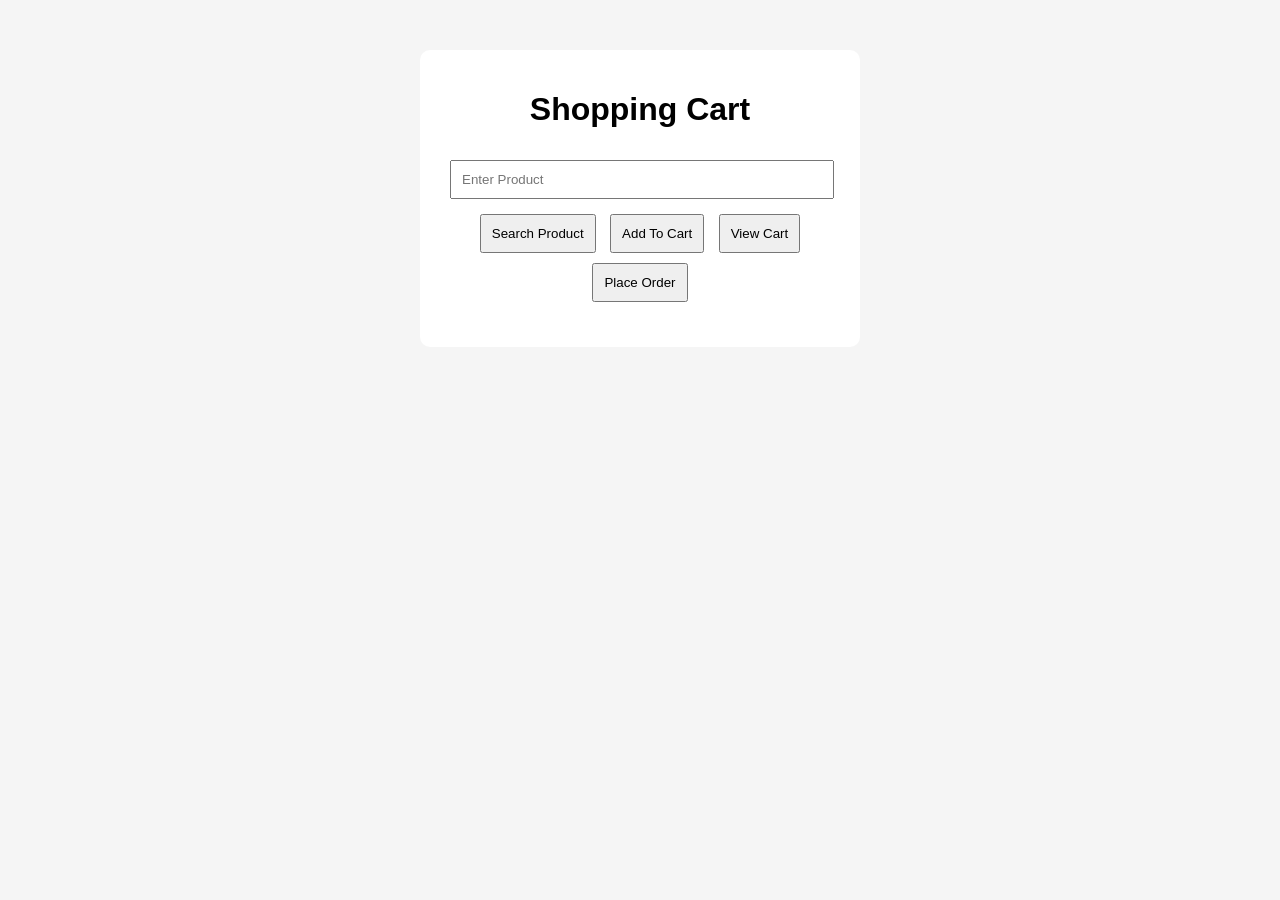
==== index.html @ 1f4cfa2e "Update latest files" ====
<!DOCTYPE html>
<html>

<head>
    <title>Shopping Cart</title>
    <link rel="stylesheet" href="style.css">
</head>

<body>

    <div class="container">

        <h1>Shopping Cart</h1>

        <input type="text" id="product" placeholder="Enter Product">

        <button onclick="searchProduct()">Search Product</button>

        <button onclick="addProduct()">Add To Cart</button>

        <button onclick="viewCart()">View Cart</button>

        <button onclick="placeOrder()">Place Order</button>

        <div id="output"></div>

    </div>

<script src="script.js"></script>

</body>

</html>
---- style.css ----
body{

    background:#f5f5f5;
    font-family:Arial;
}

.container{

    width:400px;
    margin:50px auto;
    background:white;
    padding:20px;
    border-radius:10px;
    text-align:center;
}

input{

    width:90%;
    padding:10px;
    margin:10px;
}

button{

    padding:10px;
    margin:5px;
}

#output{

    margin-top:20px;
}
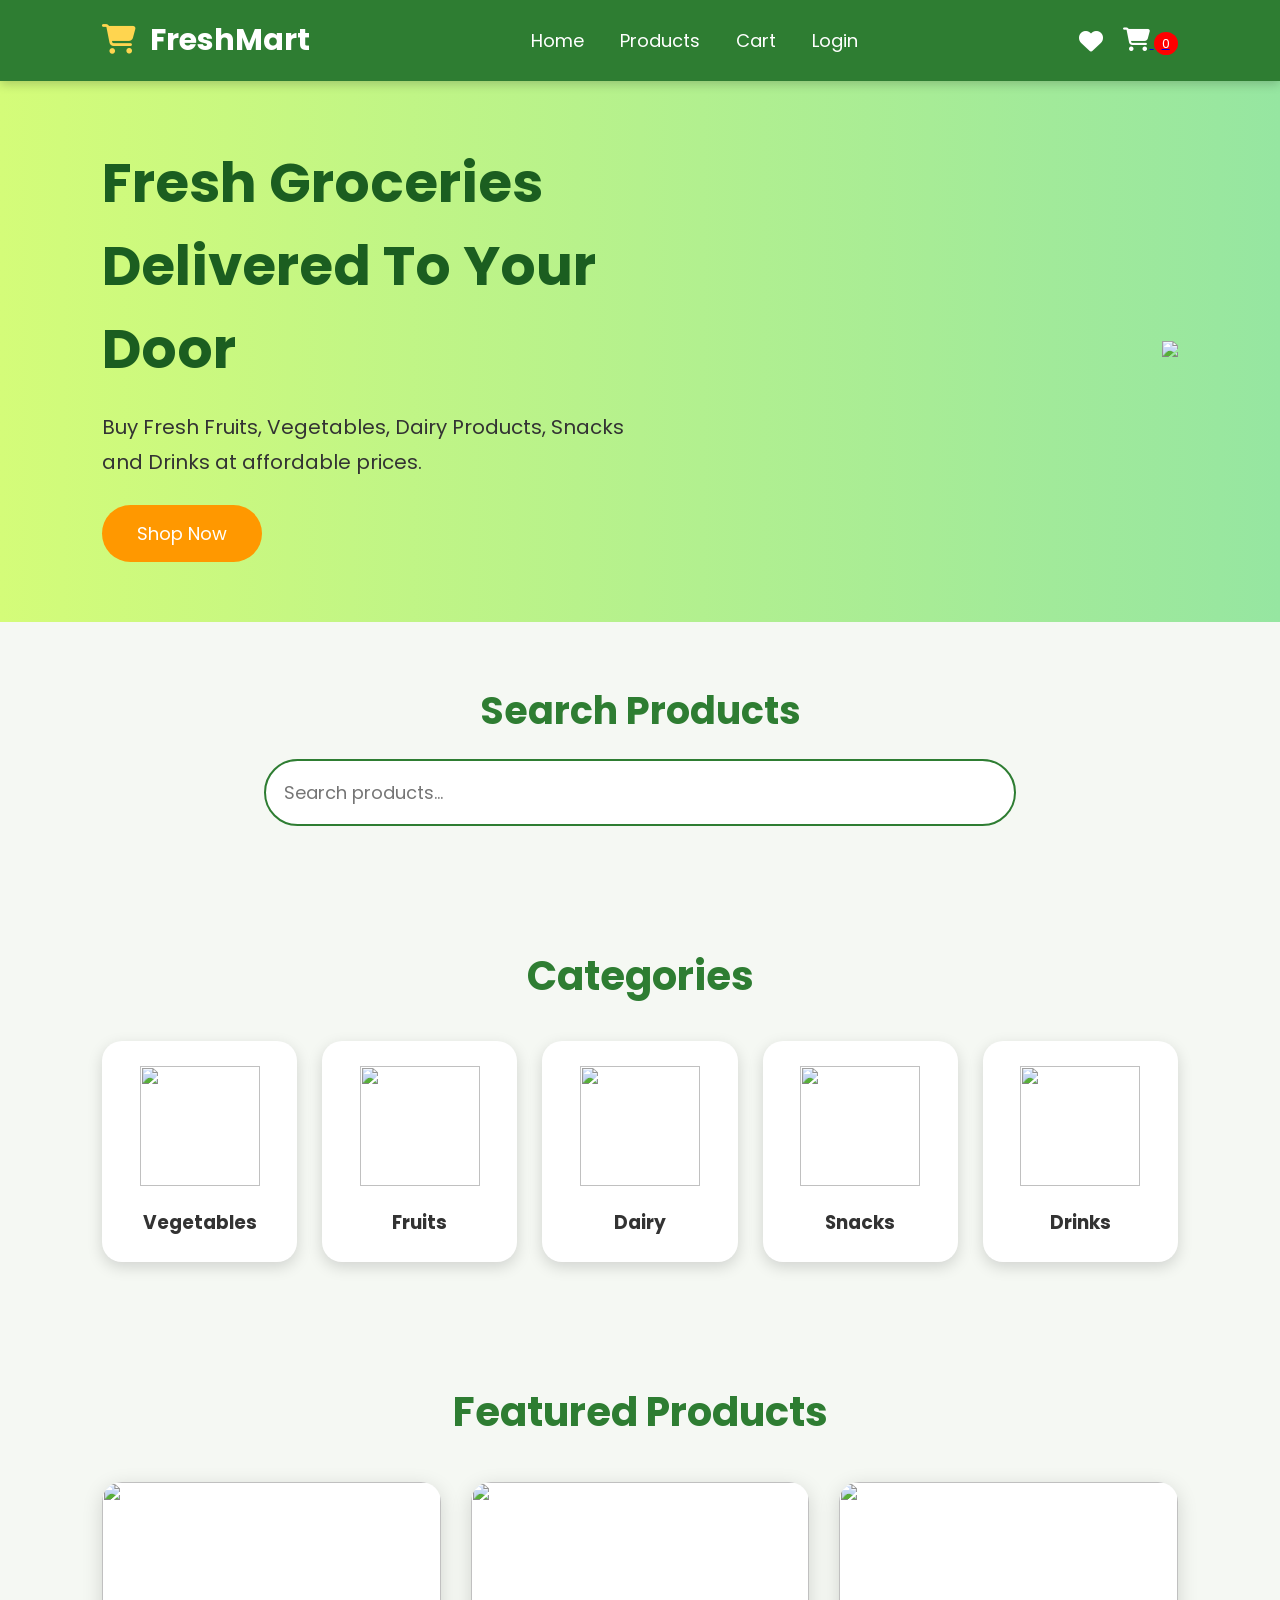
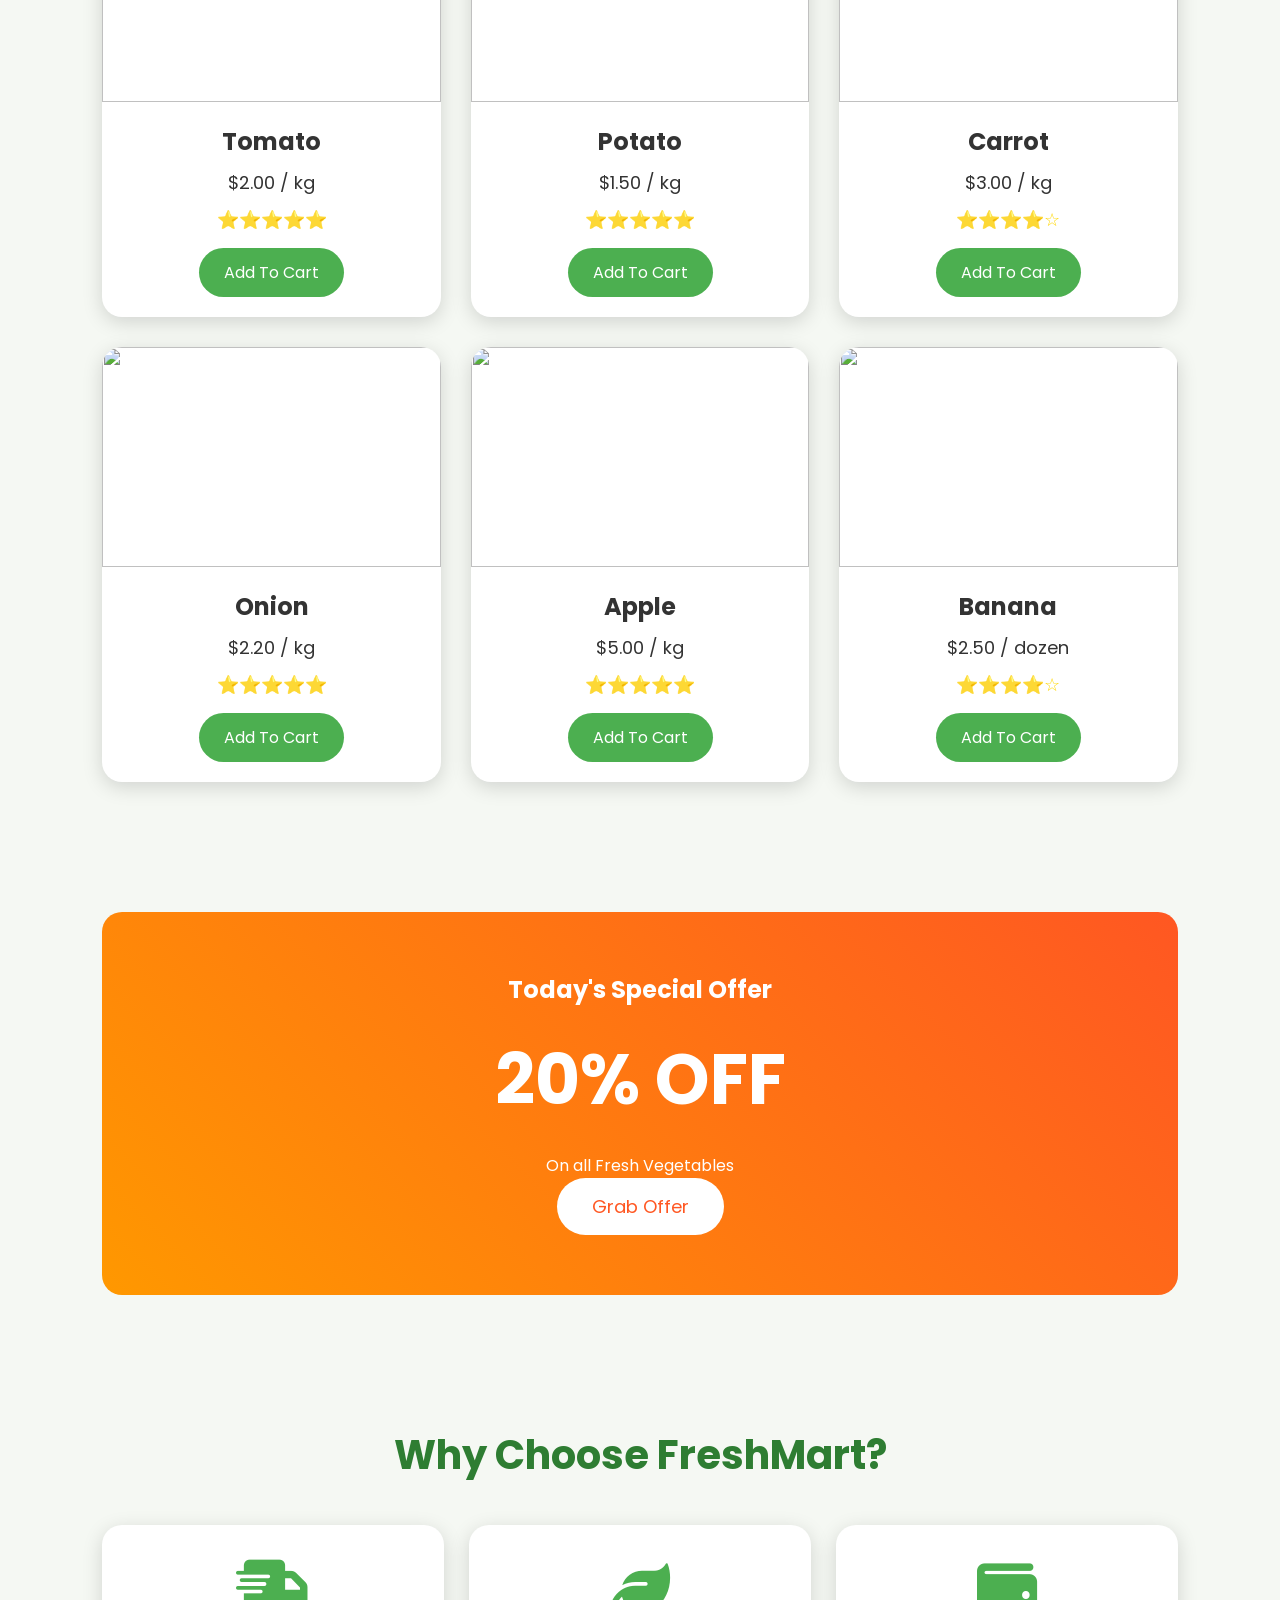
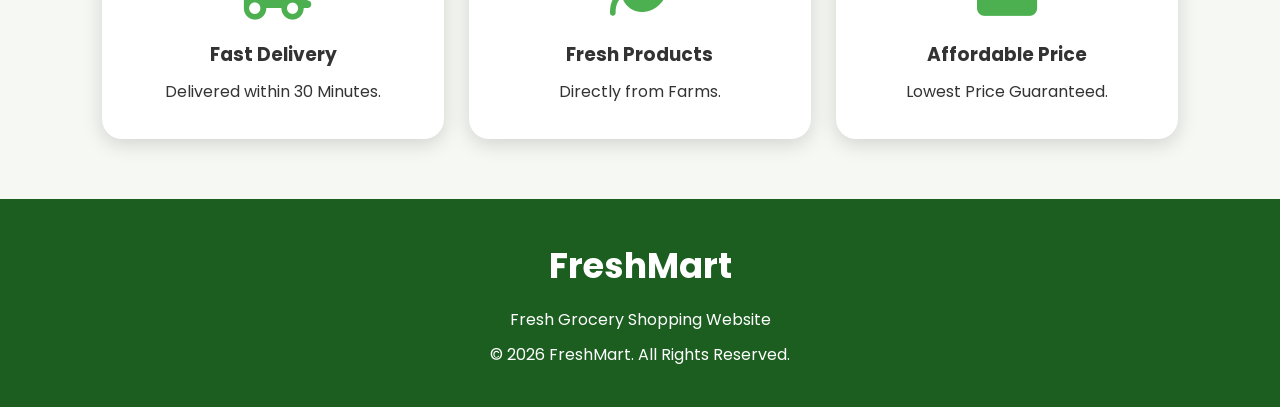
==== commit e932c6cc: "Updated SearchProduce code" ====
--- a/index.html
+++ b/index.html
@@ -1,33 +1,384 @@
 <!DOCTYPE html>
-<html>
-
+<html lang="en">
 <head>
-    <title>Shopping Cart</title>
-    <link rel="stylesheet" href="style.css">
+<meta charset="UTF-8">
+<meta name="viewport" content="width=device-width, initial-scale=1.0">
+
+<title>FreshMart | Online Grocery Store</title>
+
+<link rel="stylesheet" href="style.css">
+
+<link rel="preconnect" href="https://fonts.googleapis.com">
+<link href="https://fonts.googleapis.com/css2?family=Poppins:wght@300;400;500;600;700&display=swap" rel="stylesheet">
+
+<link rel="stylesheet"
+href="https://cdnjs.cloudflare.com/ajax/libs/font-awesome/6.6.0/css/all.min.css">
+
 </head>
 
 <body>
 
-    <div class="container">
-
-        <h1>Shopping Cart</h1>
-
-        <input type="text" id="product" placeholder="Enter Product">
-
-        <button onclick="searchProduct()">Search Product</button>
-
-        <button onclick="addProduct()">Add To Cart</button>
-
-        <button onclick="viewCart()">View Cart</button>
-
-        <button onclick="placeOrder()">Place Order</button>
-
-        <div id="output"></div>
-
-    </div>
-
-<script src="script.js"></script>
+<!-- ================= NAVBAR ================= -->
+
+<nav>
+
+<div class="logo">
+<i class="fa-solid fa-cart-shopping"></i>
+FreshMart
+</div>
+
+<ul>
+
+<li><a href="index.html">Home</a></li>
+<li><a href="products.html">Products</a></li>
+<li><a href="cart.html">Cart</a></li>
+<li><a href="login.html">Login</a></li>
+
+</ul>
+
+<div class="icons">
+
+<i class="fa-solid fa-heart"></i>
+
+<a href="cart.html">
+<i class="fa-solid fa-cart-shopping"></i>
+<span id="cartCount">0</span>
+</a>
+
+</div>
+
+</nav>
+
+<!-- ================= HERO ================= -->
+
+<section class="hero">
+
+<div class="hero-text">
+
+<h1>Fresh Groceries Delivered To Your Door</h1>
+
+<p>
+
+Buy Fresh Fruits, Vegetables, Dairy Products,
+Snacks and Drinks at affordable prices.
+
+</p>
+
+<a href="products.html">
+
+<button>
+
+Shop Now
+
+</button>
+
+</a>
+
+</div>
+
+<div class="hero-image">
+
+<img src="images/banner.png">
+
+</div>
+
+</section>
+
+<!-- ================= SEARCH ================= -->
+
+<section class="search">
+
+<h2>Search Products</h2>
+
+<input
+type="text"
+placeholder="Search products..."
+id="searchBox"
+onkeyup="searchProduct()">
+
+</section>
+
+<!-- ================= CATEGORIES ================= -->
+
+<section class="categories">
+
+<h2>Categories</h2>
+
+<div class="category-box">
+
+<div class="category">
+
+<img src="images/vegetables.png">
+
+<h3>Vegetables</h3>
+
+</div>
+
+<div class="category">
+
+<img src="images/fruits.png">
+
+<h3>Fruits</h3>
+
+</div>
+
+<div class="category">
+
+<img src="images/dairy.png">
+
+<h3>Dairy</h3>
+
+</div>
+
+<div class="category">
+
+<img src="images/snacks.png">
+
+<h3>Snacks</h3>
+
+</div>
+
+<div class="category">
+
+<img src="images/drinks.png">
+
+<h3>Drinks</h3>
+
+</div>
+
+</div>
+
+</section>
+
+<!-- ================= FEATURED PRODUCTS ================= -->
+
+<section class="products">
+
+<h2>Featured Products</h2>
+
+<div class="product-grid">
+
+<div class="card">
+
+<img src="images/tomato.png">
+
+<h3>Tomato</h3>
+
+<p>$2.00 / kg</p>
+
+<p class="rating">
+
+⭐⭐⭐⭐⭐
+
+</p>
+
+<button onclick="addCart('Tomato',2)">
+
+Add To Cart
+
+</button>
+
+</div>
+
+<div class="card">
+
+<img src="images/potato.png">
+
+<h3>Potato</h3>
+
+<p>$1.50 / kg</p>
+
+<p class="rating">
+
+⭐⭐⭐⭐⭐
+
+</p>
+
+<button onclick="addCart('Potato',1.5)">
+
+Add To Cart
+
+</button>
+
+</div>
+
+<div class="card">
+
+<img src="images/carrot.png">
+
+<h3>Carrot</h3>
+
+<p>$3.00 / kg</p>
+
+<p class="rating">
+
+⭐⭐⭐⭐☆
+
+</p>
+
+<button onclick="addCart('Carrot',3)">
+
+Add To Cart
+
+</button>
+
+</div>
+
+<div class="card">
+
+<img src="images/onion.png">
+
+<h3>Onion</h3>
+
+<p>$2.20 / kg</p>
+
+<p class="rating">
+
+⭐⭐⭐⭐⭐
+
+</p>
+
+<button onclick="addCart('Onion',2.2)">
+
+Add To Cart
+
+</button>
+
+</div>
+
+<div class="card">
+
+<img src="images/apple.png">
+
+<h3>Apple</h3>
+
+<p>$5.00 / kg</p>
+
+<p class="rating">
+
+⭐⭐⭐⭐⭐
+
+</p>
+
+<button onclick="addCart('Apple',5)">
+
+Add To Cart
+
+</button>
+
+</div>
+
+<div class="card">
+
+<img src="images/banana.png">
+
+<h3>Banana</h3>
+
+<p>$2.50 / dozen</p>
+
+<p class="rating">
+
+⭐⭐⭐⭐☆
+
+</p>
+
+<button onclick="addCart('Banana',2.5)">
+
+Add To Cart
+
+</button>
+
+</div>
+
+</div>
+
+</section>
+
+<!-- ================= OFFERS ================= -->
+
+<section class="offer">
+
+<h2>Today's Special Offer</h2>
+
+<h1>20% OFF</h1>
+
+<p>
+
+On all Fresh Vegetables
+
+</p>
+
+<button>
+
+Grab Offer
+
+</button>
+
+</section>
+
+<!-- ================= WHY CHOOSE US ================= -->
+
+<section class="why">
+
+<h2>Why Choose FreshMart?</h2>
+
+<div class="why-box">
+
+<div>
+
+<i class="fa-solid fa-truck-fast"></i>
+
+<h3>Fast Delivery</h3>
+
+<p>Delivered within 30 Minutes.</p>
+
+</div>
+
+<div>
+
+<i class="fa-solid fa-leaf"></i>
+
+<h3>Fresh Products</h3>
+
+<p>Directly from Farms.</p>
+
+</div>
+
+<div>
+
+<i class="fa-solid fa-wallet"></i>
+
+<h3>Affordable Price</h3>
+
+<p>Lowest Price Guaranteed.</p>
+
+</div>
+
+</div>
+
+</section>
+
+<!-- ================= FOOTER ================= -->
+
+<footer>
+
+<h2>FreshMart</h2>
+
+<p>
+
+Fresh Grocery Shopping Website
+
+</p>
+
+<p>
+
+© 2026 FreshMart. All Rights Reserved.
+
+</p>
+
+</footer>
+
+<script src="app.js"></script>
 
 </body>
-
 </html>
--- a/style.css
+++ b/style.css
@@ -1,33 +1,380 @@
+*{
+    margin:0;
+    padding:0;
+    box-sizing:border-box;
+    font-family:'Poppins',sans-serif;
+}
+
 body{
-
-    background:#f5f5f5;
-    font-family:Arial;
-}
-
-.container{
-
-    width:400px;
-    margin:50px auto;
+    background:#f5f8f3;
+    color:#333;
+}
+
+/* ================= NAVBAR ================= */
+
+nav{
+    display:flex;
+    justify-content:space-between;
+    align-items:center;
+    background:#2e7d32;
+    color:#fff;
+    padding:18px 8%;
+    position:sticky;
+    top:0;
+    z-index:1000;
+    box-shadow:0 3px 10px rgba(0,0,0,.2);
+}
+
+.logo{
+    font-size:30px;
+    font-weight:700;
+}
+
+.logo i{
+    color:#ffd54f;
+    margin-right:8px;
+}
+
+nav ul{
+    display:flex;
+    list-style:none;
+}
+
+nav ul li{
+    margin:0 18px;
+}
+
+nav ul li a{
+    text-decoration:none;
+    color:white;
+    font-size:18px;
+    transition:.3s;
+}
+
+nav ul li a:hover{
+    color:#ffd54f;
+}
+
+.icons{
+    display:flex;
+    align-items:center;
+    gap:20px;
+}
+
+.icons i{
+    font-size:24px;
+    cursor:pointer;
+    color:white;
+    transition:.3s;
+}
+
+.icons i:hover{
+    color:#ffd54f;
+}
+
+#cartCount{
+    background:red;
+    color:white;
+    border-radius:50%;
+    padding:2px 8px;
+    font-size:13px;
+}
+
+/* ================= HERO ================= */
+
+.hero{
+    display:flex;
+    justify-content:space-between;
+    align-items:center;
+    padding:60px 8%;
+    background:linear-gradient(to right,#d4fc79,#96e6a1);
+}
+
+.hero-text{
+    width:50%;
+}
+
+.hero-text h1{
+    font-size:55px;
+    margin-bottom:20px;
+    color:#1b5e20;
+}
+
+.hero-text p{
+    font-size:20px;
+    line-height:35px;
+    margin-bottom:25px;
+}
+
+.hero button{
+    padding:15px 35px;
+    border:none;
+    border-radius:30px;
+    background:#ff9800;
+    color:white;
+    font-size:18px;
+    cursor:pointer;
+    transition:.3s;
+}
+
+.hero button:hover{
+    transform:scale(1.05);
+    background:#f57c00;
+}
+
+.hero-image img{
+    width:500px;
+}
+
+/* ================= SEARCH ================= */
+
+.search{
+    text-align:center;
+    padding:60px 8%;
+}
+
+.search h2{
+    font-size:38px;
+    color:#2e7d32;
+    margin-bottom:20px;
+}
+
+.search input{
+    width:70%;
+    padding:18px;
+    border-radius:35px;
+    border:2px solid #2e7d32;
+    outline:none;
+    font-size:18px;
+}
+
+/* ================= CATEGORIES ================= */
+
+.categories{
+    padding:60px 8%;
+}
+
+.categories h2{
+    text-align:center;
+    font-size:40px;
+    margin-bottom:35px;
+    color:#2e7d32;
+}
+
+.category-box{
+    display:grid;
+    grid-template-columns:repeat(auto-fit,minmax(180px,1fr));
+    gap:25px;
+}
+
+.category{
     background:white;
-    padding:20px;
-    border-radius:10px;
-    text-align:center;
-}
-
-input{
-
+    border-radius:20px;
+    padding:25px;
+    text-align:center;
+    transition:.4s;
+    box-shadow:0 5px 15px rgba(0,0,0,.15);
+}
+
+.category:hover{
+    transform:translateY(-10px);
+}
+
+.category img{
+    width:120px;
+    height:120px;
+}
+
+.category h3{
+    margin-top:15px;
+}
+
+/* ================= PRODUCTS ================= */
+
+.products{
+    padding:60px 8%;
+}
+
+.products h2{
+    text-align:center;
+    font-size:40px;
+    color:#2e7d32;
+    margin-bottom:40px;
+}
+
+.product-grid{
+    display:grid;
+    grid-template-columns:repeat(auto-fit,minmax(260px,1fr));
+    gap:30px;
+}
+
+.card{
+    background:white;
+    border-radius:20px;
+    overflow:hidden;
+    box-shadow:0 5px 20px rgba(0,0,0,.15);
+    transition:.4s;
+    text-align:center;
+    padding-bottom:20px;
+}
+
+.card:hover{
+    transform:translateY(-10px);
+}
+
+.card img{
+    width:100%;
+    height:220px;
+    object-fit:cover;
+}
+
+.card h3{
+    margin-top:15px;
+    font-size:24px;
+}
+
+.card p{
+    margin-top:10px;
+    font-size:18px;
+}
+
+.rating{
+    color:gold;
+    font-size:20px;
+}
+
+.card button{
+    margin-top:15px;
+    padding:12px 25px;
+    border:none;
+    border-radius:30px;
+    background:#4caf50;
+    color:white;
+    cursor:pointer;
+    font-size:16px;
+    transition:.3s;
+}
+
+.card button:hover{
+    background:#2e7d32;
+}
+
+/* ================= OFFER ================= */
+
+.offer{
+    margin:70px 8%;
+    background:linear-gradient(45deg,#ff9800,#ff5722);
+    color:white;
+    text-align:center;
+    padding:60px;
+    border-radius:20px;
+}
+
+.offer h1{
+    font-size:70px;
+    margin:20px 0;
+}
+
+.offer button{
+    padding:15px 35px;
+    border:none;
+    border-radius:30px;
+    background:white;
+    color:#ff5722;
+    font-size:18px;
+    cursor:pointer;
+}
+
+/* ================= WHY ================= */
+
+.why{
+    padding:60px 8%;
+}
+
+.why h2{
+    text-align:center;
+    font-size:40px;
+    color:#2e7d32;
+    margin-bottom:40px;
+}
+
+.why-box{
+    display:grid;
+    grid-template-columns:repeat(auto-fit,minmax(250px,1fr));
+    gap:25px;
+}
+
+.why-box div{
+    background:white;
+    padding:35px;
+    text-align:center;
+    border-radius:20px;
+    box-shadow:0 5px 20px rgba(0,0,0,.15);
+    transition:.4s;
+}
+
+.why-box div:hover{
+    transform:translateY(-8px);
+}
+
+.why-box i{
+    font-size:60px;
+    color:#4caf50;
+    margin-bottom:20px;
+}
+
+.why-box h3{
+    margin-bottom:10px;
+}
+
+/* ================= FOOTER ================= */
+
+footer{
+    background:#1b5e20;
+    color:white;
+    text-align:center;
+    padding:40px;
+}
+
+footer h2{
+    font-size:35px;
+    margin-bottom:15px;
+}
+
+footer p{
+    margin-top:10px;
+}
+
+/* ================= RESPONSIVE ================= */
+
+@media(max-width:900px){
+
+.hero{
+    flex-direction:column;
+    text-align:center;
+}
+
+.hero-text{
+    width:100%;
+}
+
+.hero-image img{
     width:90%;
-    padding:10px;
-    margin:10px;
-}
-
-button{
-
-    padding:10px;
-    margin:5px;
-}
-
-#output{
-
-    margin-top:20px;
+    margin-top:30px;
+}
+
+nav{
+    flex-direction:column;
+    gap:20px;
+}
+
+nav ul{
+    flex-wrap:wrap;
+    justify-content:center;
+}
+
+.search input{
+    width:95%;
+}
+
 }
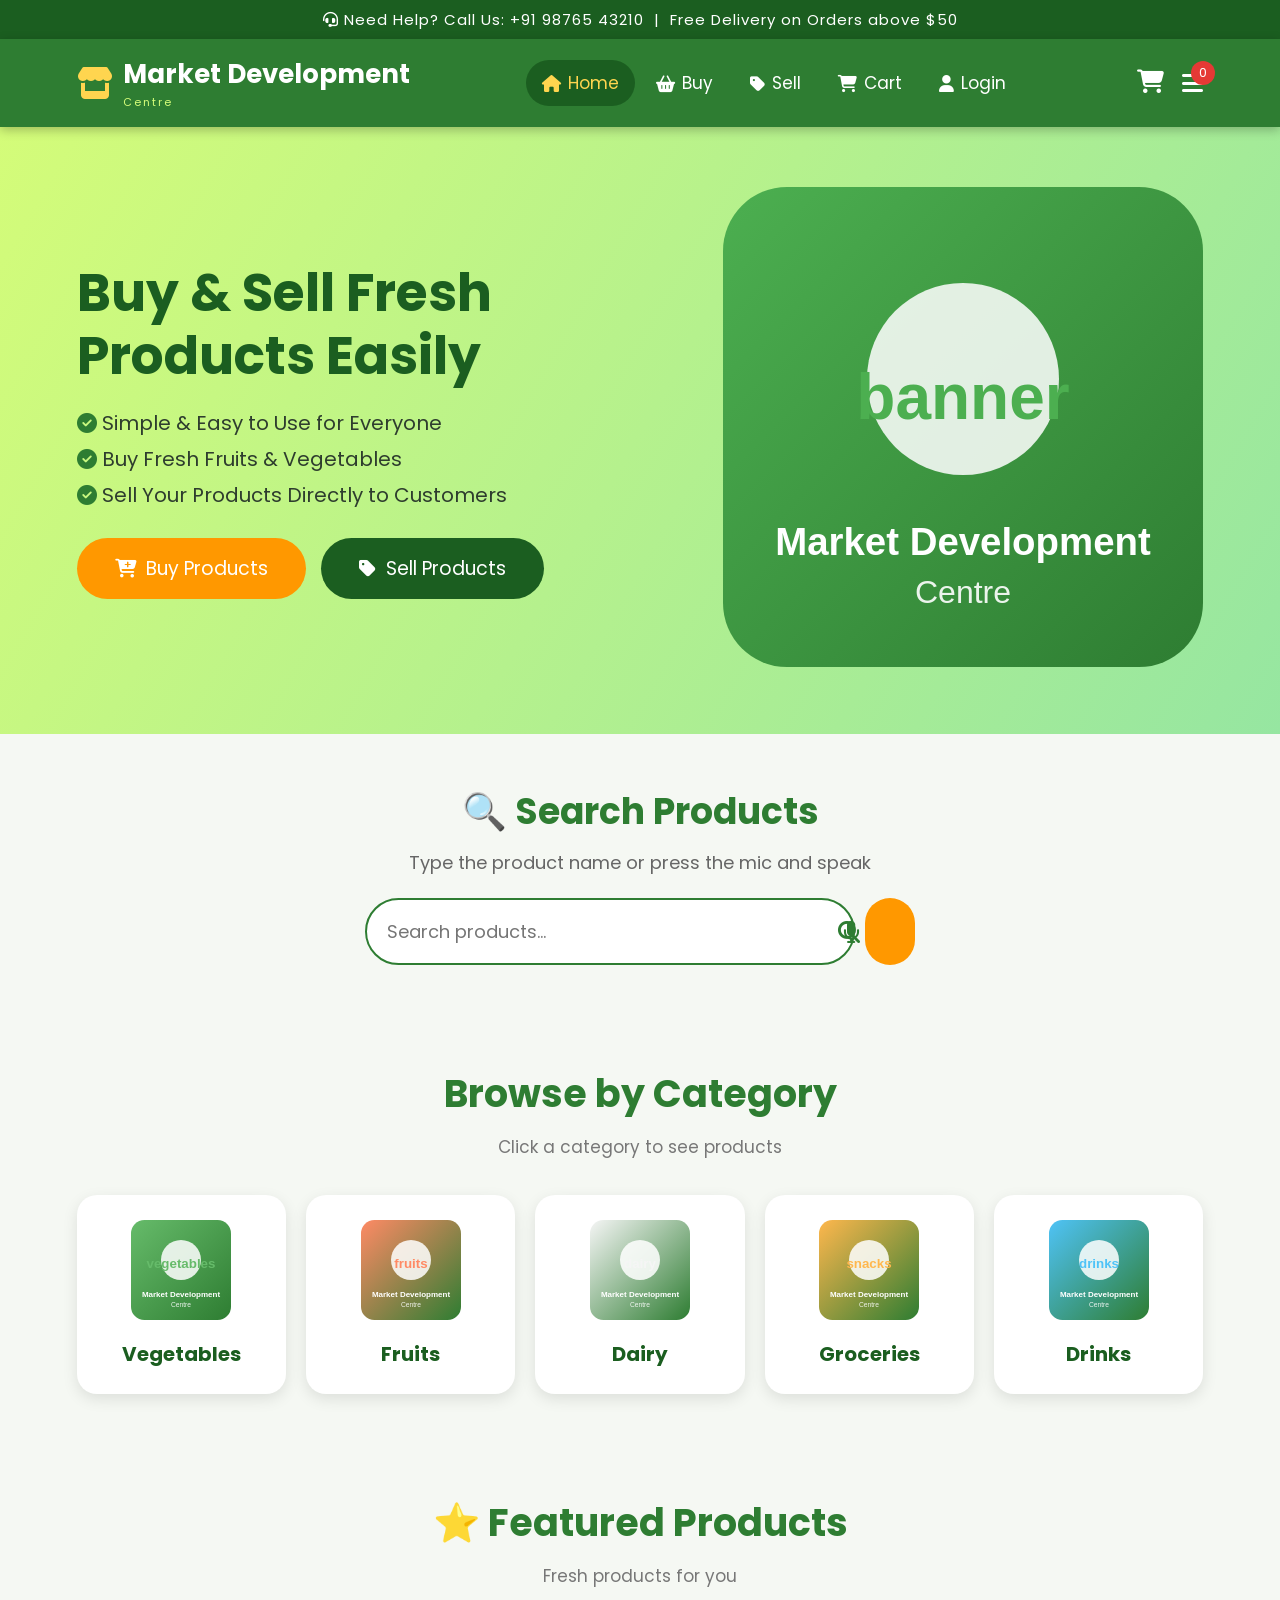
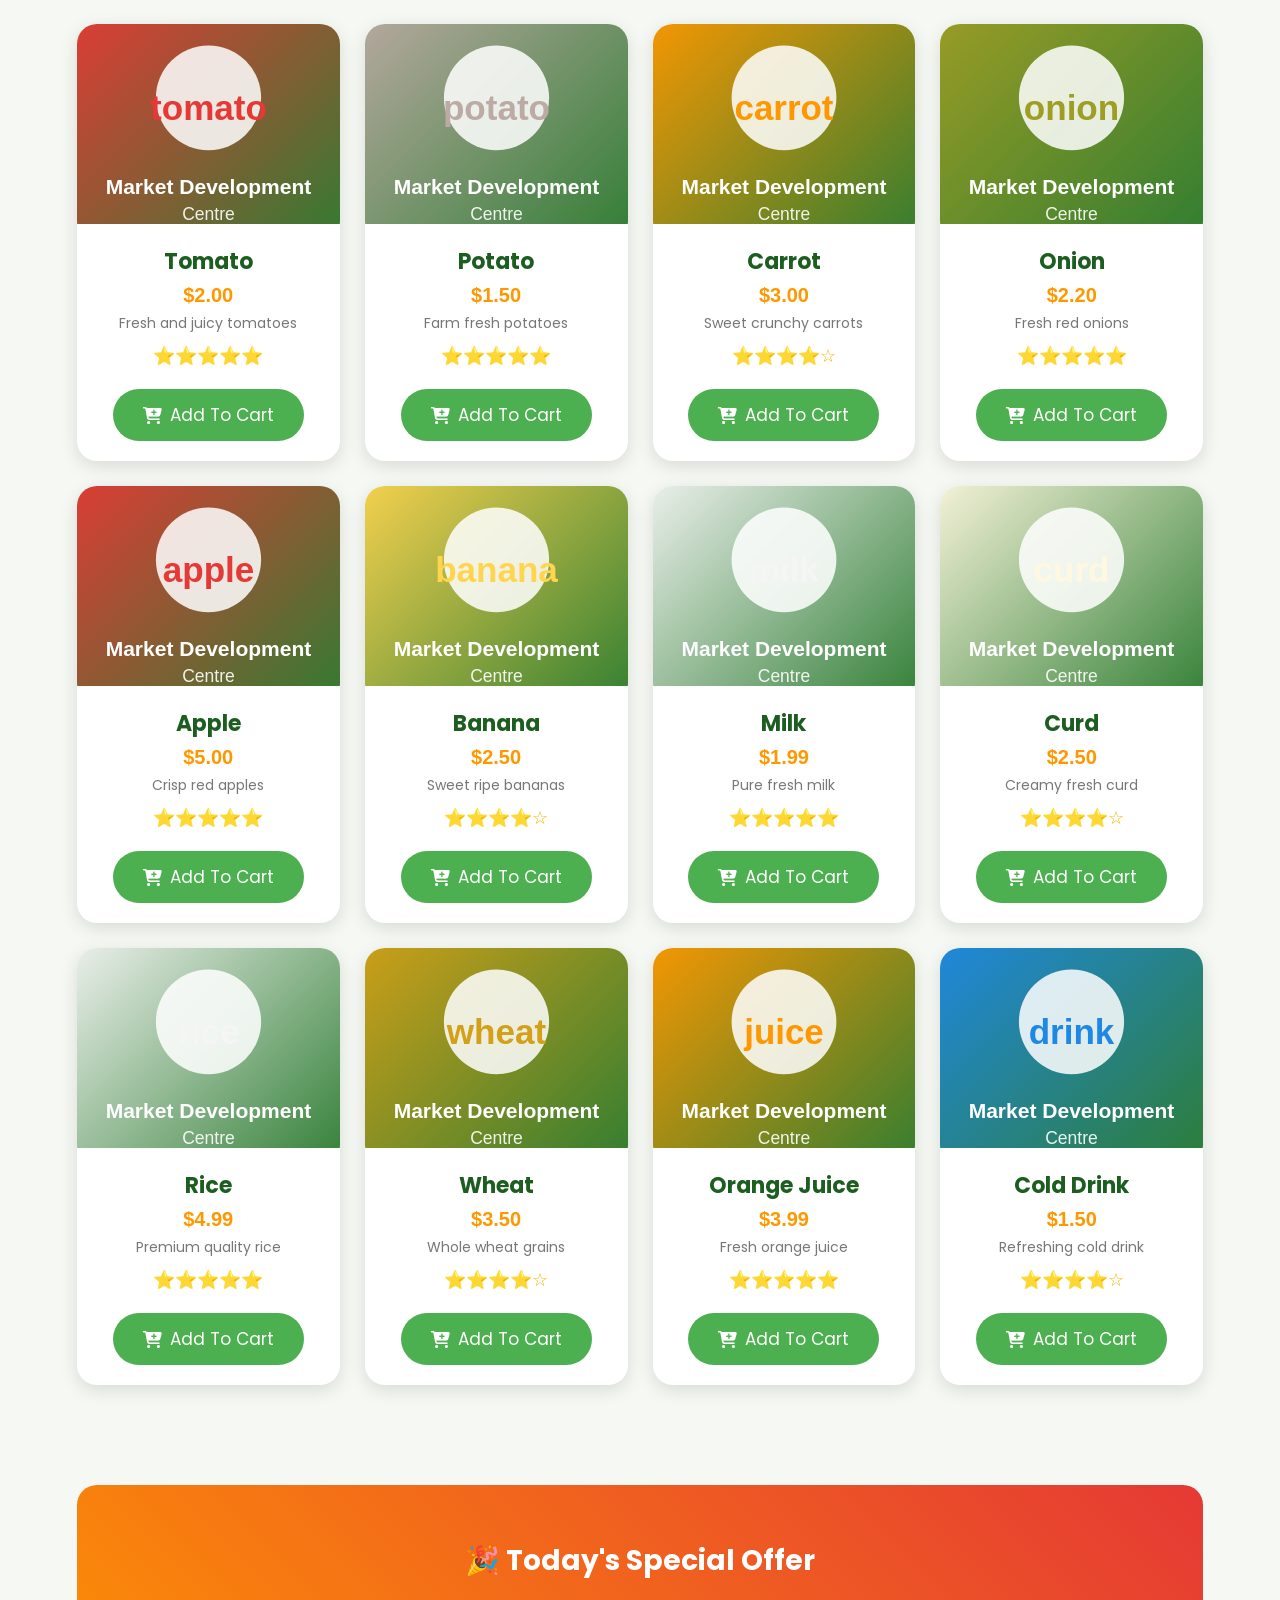
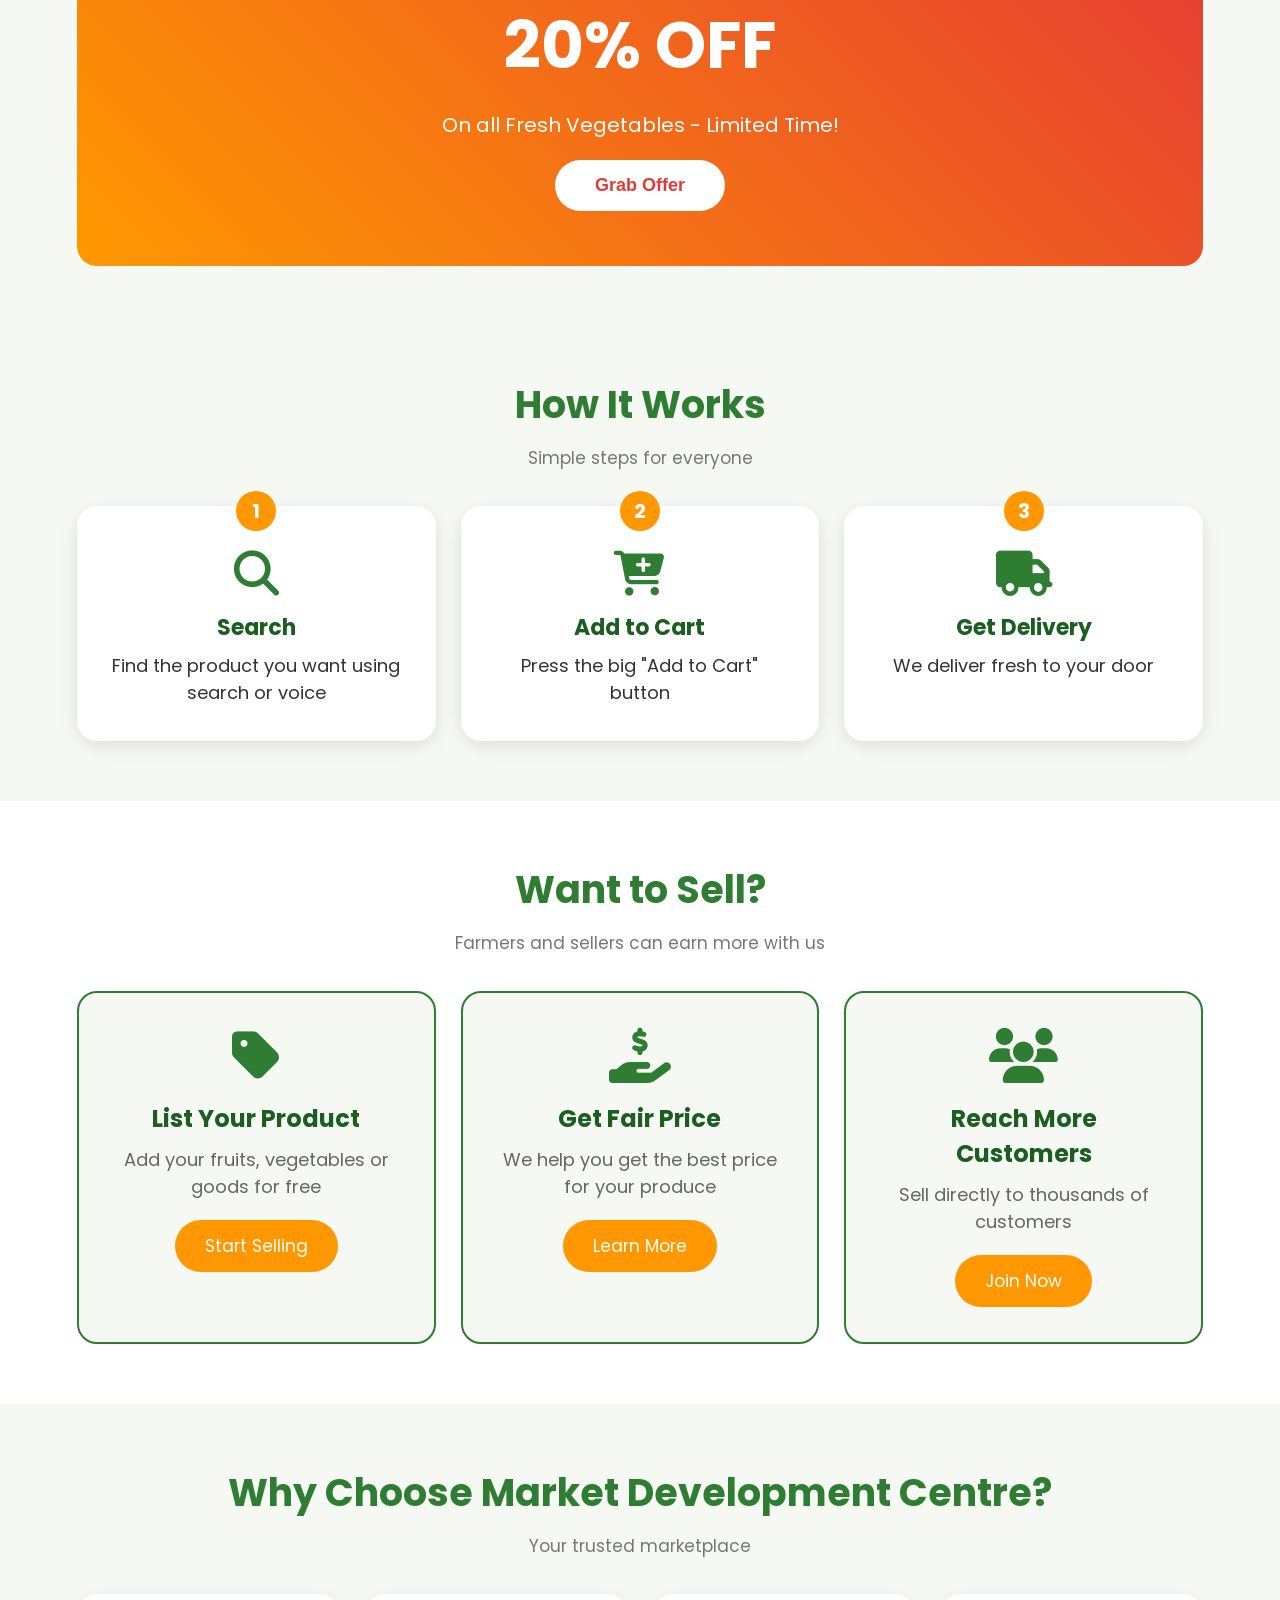
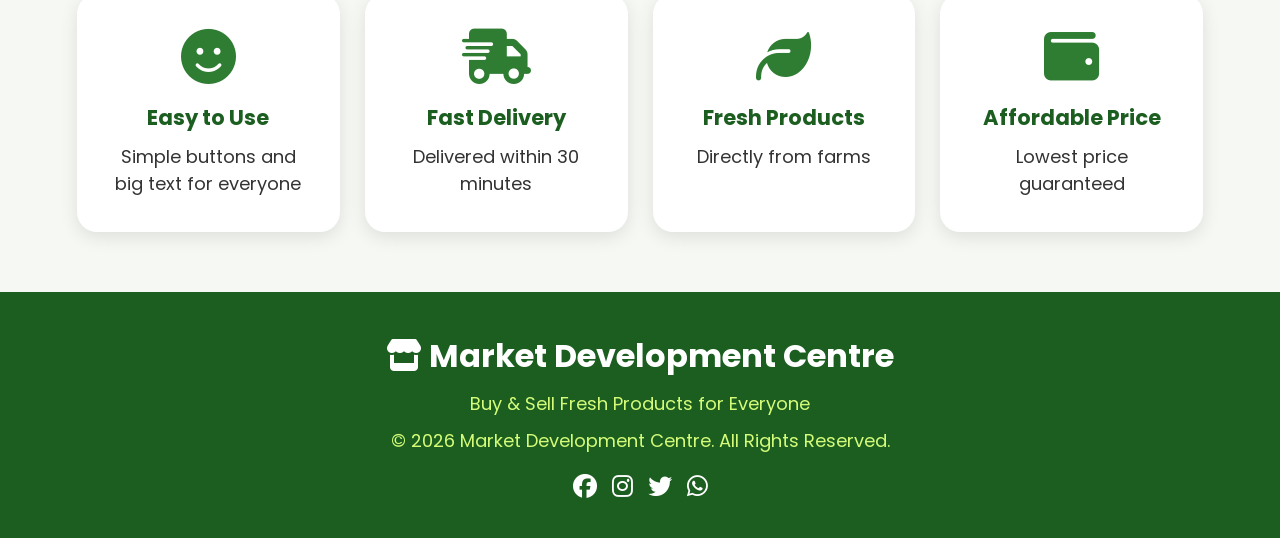
==== commit 583816ad: "Develop complete Market Development Centre: buy/sell, voice search, cart, checkout, analytics, user-" ====
--- a/index.html
+++ b/index.html
@@ -3,382 +3,220 @@
 <head>
 <meta charset="UTF-8">
 <meta name="viewport" content="width=device-width, initial-scale=1.0">
-
-<title>FreshMart | Online Grocery Store</title>
-
+<title>Market Development Centre | Buy &amp; Sell</title>
 <link rel="stylesheet" href="style.css">
-
 <link rel="preconnect" href="https://fonts.googleapis.com">
 <link href="https://fonts.googleapis.com/css2?family=Poppins:wght@300;400;500;600;700&display=swap" rel="stylesheet">
-
-<link rel="stylesheet"
-href="https://cdnjs.cloudflare.com/ajax/libs/font-awesome/6.6.0/css/all.min.css">
-
+<link rel="stylesheet" href="https://cdnjs.cloudflare.com/ajax/libs/font-awesome/6.6.0/css/all.min.css">
 </head>
 
 <body>
 
+<!-- ================= TOP BAR ================= -->
+<div class="topbar">
+    <i class="fa-solid fa-headset"></i> Need Help? Call Us: +91 98765 43210 &nbsp;|&nbsp; Free Delivery on Orders above $50
+</div>
+
 <!-- ================= NAVBAR ================= -->
-
 <nav>
-
-<div class="logo">
-<i class="fa-solid fa-cart-shopping"></i>
-FreshMart
-</div>
-
-<ul>
-
-<li><a href="index.html">Home</a></li>
-<li><a href="products.html">Products</a></li>
-<li><a href="cart.html">Cart</a></li>
-<li><a href="login.html">Login</a></li>
-
-</ul>
-
-<div class="icons">
-
-<i class="fa-solid fa-heart"></i>
-
-<a href="cart.html">
-<i class="fa-solid fa-cart-shopping"></i>
-<span id="cartCount">0</span>
-</a>
-
-</div>
-
+    <a href="index.html" class="logo">
+        <i class="fa-solid fa-store"></i>
+        <span>Market Development<br><small>Centre</small></span>
+    </a>
+
+    <ul>
+        <li><a href="index.html" class="active"><i class="fa-solid fa-house"></i> Home</a></li>
+        <li><a href="products.html"><i class="fa-solid fa-basket-shopping"></i> Buy</a></li>
+        <li><a href="sell.html"><i class="fa-solid fa-tag"></i> Sell</a></li>
+        <li><a href="cart.html"><i class="fa-solid fa-cart-shopping"></i> Cart</a></li>
+        <li><a href="login.html"><i class="fa-solid fa-user"></i> Login</a></li>
+    </ul>
+
+    <div class="icons">
+        <a href="cart.html">
+            <i class="fa-solid fa-cart-shopping"></i>
+            <span id="cartCount">0</span>
+        </a>
+        <i class="fa-solid fa-bars menu-btn" onclick="toggleMenu()"></i>
+    </div>
 </nav>
 
 <!-- ================= HERO ================= -->
-
 <section class="hero">
-
-<div class="hero-text">
-
-<h1>Fresh Groceries Delivered To Your Door</h1>
-
-<p>
-
-Buy Fresh Fruits, Vegetables, Dairy Products,
-Snacks and Drinks at affordable prices.
-
-</p>
-
-<a href="products.html">
-
-<button>
-
-Shop Now
-
-</button>
-
-</a>
-
-</div>
-
-<div class="hero-image">
-
-<img src="images/banner.png">
-
-</div>
-
+    <div class="hero-text">
+        <h1>Buy &amp; Sell Fresh Products Easily</h1>
+        <p>
+            <i class="fa-solid fa-circle-check" style="color:var(--green)"></i> Simple &amp; Easy to Use for Everyone <br>
+            <i class="fa-solid fa-circle-check" style="color:var(--green)"></i> Buy Fresh Fruits &amp; Vegetables <br>
+            <i class="fa-solid fa-circle-check" style="color:var(--green)"></i> Sell Your Products Directly to Customers
+        </p>
+        <div class="hero-buttons">
+            <a href="products.html" class="btn-buy">
+                <i class="fa-solid fa-cart-plus"></i> Buy Products
+            </a>
+            <a href="sell.html" class="btn-sell">
+                <i class="fa-solid fa-tag"></i> Sell Products
+            </a>
+        </div>
+    </div>
+    <div class="hero-image">
+        <img src="images/banner.svg" alt="Fresh Market">
+    </div>
 </section>
 
 <!-- ================= SEARCH ================= -->
-
 <section class="search">
-
-<h2>Search Products</h2>
-
-<input
-type="text"
-placeholder="Search products..."
-id="searchBox"
-onkeyup="searchProduct()">
-
+    <h2>🔍 Search Products</h2>
+    <p>Type the product name or press the mic and speak</p>
+    <div class="search-box">
+        <input type="text" placeholder="Search products..." id="searchBox" onkeyup="searchProduct()">
+        <i class="fa-solid fa-magnifying-glass"></i>
+        <button class="voice-btn" onclick="voiceSearch()" title="Search by voice">
+            <i class="fa-solid fa-microphone"></i>
+        </button>
+    </div>
 </section>
 
 <!-- ================= CATEGORIES ================= -->
-
 <section class="categories">
-
-<h2>Categories</h2>
-
-<div class="category-box">
-
-<div class="category">
-
-<img src="images/vegetables.png">
-
-<h3>Vegetables</h3>
-
-</div>
-
-<div class="category">
-
-<img src="images/fruits.png">
-
-<h3>Fruits</h3>
-
-</div>
-
-<div class="category">
-
-<img src="images/dairy.png">
-
-<h3>Dairy</h3>
-
-</div>
-
-<div class="category">
-
-<img src="images/snacks.png">
-
-<h3>Snacks</h3>
-
-</div>
-
-<div class="category">
-
-<img src="images/drinks.png">
-
-<h3>Drinks</h3>
-
-</div>
-
-</div>
-
+    <h2 class="section-title">Browse by Category</h2>
+    <p class="section-sub">Click a category to see products</p>
+    <div class="category-box">
+        <div class="category" onclick="window.location='products.html?cat=vegetable'">
+            <img src="images/vegetables.svg" alt="Vegetables">
+            <h3>Vegetables</h3>
+        </div>
+        <div class="category" onclick="window.location='products.html?cat=fruit'">
+            <img src="images/fruits.svg" alt="Fruits">
+            <h3>Fruits</h3>
+        </div>
+        <div class="category" onclick="window.location='products.html?cat=dairy'">
+            <img src="images/dairy.svg" alt="Dairy">
+            <h3>Dairy</h3>
+        </div>
+        <div class="category" onclick="window.location='products.html?cat=grocery'">
+            <img src="images/snacks.svg" alt="Groceries">
+            <h3>Groceries</h3>
+        </div>
+        <div class="category" onclick="window.location='products.html?cat=drinks'">
+            <img src="images/drinks.svg" alt="Drinks">
+            <h3>Drinks</h3>
+        </div>
+    </div>
 </section>
 
 <!-- ================= FEATURED PRODUCTS ================= -->
-
 <section class="products">
-
-<h2>Featured Products</h2>
-
-<div class="product-grid">
-
-<div class="card">
-
-<img src="images/tomato.png">
-
-<h3>Tomato</h3>
-
-<p>$2.00 / kg</p>
-
-<p class="rating">
-
-⭐⭐⭐⭐⭐
-
-</p>
-
-<button onclick="addCart('Tomato',2)">
-
-Add To Cart
-
-</button>
-
-</div>
-
-<div class="card">
-
-<img src="images/potato.png">
-
-<h3>Potato</h3>
-
-<p>$1.50 / kg</p>
-
-<p class="rating">
-
-⭐⭐⭐⭐⭐
-
-</p>
-
-<button onclick="addCart('Potato',1.5)">
-
-Add To Cart
-
-</button>
-
-</div>
-
-<div class="card">
-
-<img src="images/carrot.png">
-
-<h3>Carrot</h3>
-
-<p>$3.00 / kg</p>
-
-<p class="rating">
-
-⭐⭐⭐⭐☆
-
-</p>
-
-<button onclick="addCart('Carrot',3)">
-
-Add To Cart
-
-</button>
-
-</div>
-
-<div class="card">
-
-<img src="images/onion.png">
-
-<h3>Onion</h3>
-
-<p>$2.20 / kg</p>
-
-<p class="rating">
-
-⭐⭐⭐⭐⭐
-
-</p>
-
-<button onclick="addCart('Onion',2.2)">
-
-Add To Cart
-
-</button>
-
-</div>
-
-<div class="card">
-
-<img src="images/apple.png">
-
-<h3>Apple</h3>
-
-<p>$5.00 / kg</p>
-
-<p class="rating">
-
-⭐⭐⭐⭐⭐
-
-</p>
-
-<button onclick="addCart('Apple',5)">
-
-Add To Cart
-
-</button>
-
-</div>
-
-<div class="card">
-
-<img src="images/banana.png">
-
-<h3>Banana</h3>
-
-<p>$2.50 / dozen</p>
-
-<p class="rating">
-
-⭐⭐⭐⭐☆
-
-</p>
-
-<button onclick="addCart('Banana',2.5)">
-
-Add To Cart
-
-</button>
-
-</div>
-
-</div>
-
-</section>
-
-<!-- ================= OFFERS ================= -->
-
+    <h2 class="section-title">⭐ Featured Products</h2>
+    <p class="section-sub">Fresh products for you</p>
+    <div class="product-grid" id="featuredGrid">
+        <!-- Products loaded by JS -->
+    </div>
+</section>
+
+<!-- ================= OFFER ================= -->
 <section class="offer">
-
-<h2>Today's Special Offer</h2>
-
-<h1>20% OFF</h1>
-
-<p>
-
-On all Fresh Vegetables
-
-</p>
-
-<button>
-
-Grab Offer
-
-</button>
-
+    <h2>🎉 Today's Special Offer</h2>
+    <h1>20% OFF</h1>
+    <p>On all Fresh Vegetables - Limited Time!</p>
+    <button onclick="offer()">Grab Offer</button>
+</section>
+
+<!-- ================= HOW IT WORKS ================= -->
+<section class="how">
+    <h2 class="section-title">How It Works</h2>
+    <p class="section-sub">Simple steps for everyone</p>
+    <div class="how-steps">
+        <div class="step">
+            <span class="num">1</span>
+            <i class="fa-solid fa-magnifying-glass"></i>
+            <h3>Search</h3>
+            <p>Find the product you want using search or voice</p>
+        </div>
+        <div class="step">
+            <span class="num">2</span>
+            <i class="fa-solid fa-cart-plus"></i>
+            <h3>Add to Cart</h3>
+            <p>Press the big "Add to Cart" button</p>
+        </div>
+        <div class="step">
+            <span class="num">3</span>
+            <i class="fa-solid fa-truck"></i>
+            <h3>Get Delivery</h3>
+            <p>We deliver fresh to your door</p>
+        </div>
+    </div>
+</section>
+
+<!-- ================= SELL SECTION ================= -->
+<section class="sell-section">
+    <h2 class="section-title">Want to Sell?</h2>
+    <p class="section-sub">Farmers and sellers can earn more with us</p>
+    <div class="sell-box">
+        <div class="sell-card">
+            <i class="fa-solid fa-tag"></i>
+            <h3>List Your Product</h3>
+            <p>Add your fruits, vegetables or goods for free</p>
+            <button class="sell-btn" onclick="window.location='sell.html'">Start Selling</button>
+        </div>
+        <div class="sell-card">
+            <i class="fa-solid fa-hand-holding-dollar"></i>
+            <h3>Get Fair Price</h3>
+            <p>We help you get the best price for your produce</p>
+            <button class="sell-btn" onclick="window.location='sell.html'">Learn More</button>
+        </div>
+        <div class="sell-card">
+            <i class="fa-solid fa-users"></i>
+            <h3>Reach More Customers</h3>
+            <p>Sell directly to thousands of customers</p>
+            <button class="sell-btn" onclick="window.location='sell.html'">Join Now</button>
+        </div>
+    </div>
 </section>
 
 <!-- ================= WHY CHOOSE US ================= -->
-
 <section class="why">
-
-<h2>Why Choose FreshMart?</h2>
-
-<div class="why-box">
-
-<div>
-
-<i class="fa-solid fa-truck-fast"></i>
-
-<h3>Fast Delivery</h3>
-
-<p>Delivered within 30 Minutes.</p>
-
-</div>
-
-<div>
-
-<i class="fa-solid fa-leaf"></i>
-
-<h3>Fresh Products</h3>
-
-<p>Directly from Farms.</p>
-
-</div>
-
-<div>
-
-<i class="fa-solid fa-wallet"></i>
-
-<h3>Affordable Price</h3>
-
-<p>Lowest Price Guaranteed.</p>
-
-</div>
-
-</div>
-
+    <h2 class="section-title">Why Choose Market Development Centre?</h2>
+    <p class="section-sub">Your trusted marketplace</p>
+    <div class="why-box">
+        <div>
+            <i class="fa-solid fa-face-smile"></i>
+            <h3>Easy to Use</h3>
+            <p>Simple buttons and big text for everyone</p>
+        </div>
+        <div>
+            <i class="fa-solid fa-truck-fast"></i>
+            <h3>Fast Delivery</h3>
+            <p>Delivered within 30 minutes</p>
+        </div>
+        <div>
+            <i class="fa-solid fa-leaf"></i>
+            <h3>Fresh Products</h3>
+            <p>Directly from farms</p>
+        </div>
+        <div>
+            <i class="fa-solid fa-wallet"></i>
+            <h3>Affordable Price</h3>
+            <p>Lowest price guaranteed</p>
+        </div>
+    </div>
 </section>
 
 <!-- ================= FOOTER ================= -->
-
 <footer>
-
-<h2>FreshMart</h2>
-
-<p>
-
-Fresh Grocery Shopping Website
-
-</p>
-
-<p>
-
-© 2026 FreshMart. All Rights Reserved.
-
-</p>
-
+    <div class="footer-logo">
+        <i class="fa-solid fa-store"></i> Market Development Centre
+    </div>
+    <p>Buy &amp; Sell Fresh Products for Everyone</p>
+    <p>© 2026 Market Development Centre. All Rights Reserved.</p>
+    <div class="social">
+        <i class="fa-brands fa-facebook"></i>
+        <i class="fa-brands fa-instagram"></i>
+        <i class="fa-brands fa-twitter"></i>
+        <i class="fa-brands fa-whatsapp"></i>
+    </div>
 </footer>
 
-<script src="app.js"></script>
-
+<script src="script.js"></script>
 </body>
-</html>+</html>
--- a/style.css
+++ b/style.css
@@ -1,3 +1,7 @@
+/* ============================================
+   MARKET DEVELOPMENT CENTRE - Main Stylesheet
+   User-friendly design for everyone
+   ============================================ */
 *{
     margin:0;
     padding:0;
@@ -5,311 +9,567 @@
     font-family:'Poppins',sans-serif;
 }
 
+:root{
+    --green:#2e7d32;
+    --darkgreen:#1b5e20;
+    --lightgreen:#4caf50;
+    --orange:#ff9800;
+    --yellow:#ffd54f;
+    --bggreen:#f5f8f3;
+    --red:#e53935;
+}
+
+html{
+    scroll-behavior:smooth;
+}
+
 body{
-    background:#f5f8f3;
+    background:var(--bggreen);
     color:#333;
+    font-size:18px;
+}
+
+a{
+    text-decoration:none;
+}
+
+/* ================= TOP BAR ================= */
+.topbar{
+    background:var(--darkgreen);
+    color:#fff;
+    text-align:center;
+    padding:8px;
+    font-size:15px;
+    letter-spacing:1px;
 }
 
 /* ================= NAVBAR ================= */
-
 nav{
     display:flex;
     justify-content:space-between;
     align-items:center;
-    background:#2e7d32;
-    color:#fff;
-    padding:18px 8%;
+    background:var(--green);
+    color:#fff;
+    padding:16px 6%;
     position:sticky;
     top:0;
     z-index:1000;
-    box-shadow:0 3px 10px rgba(0,0,0,.2);
+    box-shadow:0 3px 10px rgba(0,0,0,.25);
 }
 
 .logo{
-    font-size:30px;
+    font-size:26px;
     font-weight:700;
+    color:#fff;
+    display:flex;
+    align-items:center;
+    gap:10px;
 }
 
 .logo i{
-    color:#ffd54f;
-    margin-right:8px;
+    color:var(--yellow);
+    font-size:32px;
+}
+
+.logo small{
+    display:block;
+    font-size:11px;
+    font-weight:400;
+    color:#d4fc79;
+    letter-spacing:2px;
 }
 
 nav ul{
     display:flex;
     list-style:none;
-}
-
-nav ul li{
-    margin:0 18px;
+    gap:5px;
 }
 
 nav ul li a{
-    text-decoration:none;
-    color:white;
-    font-size:18px;
-    transition:.3s;
-}
-
-nav ul li a:hover{
-    color:#ffd54f;
+    color:#fff;
+    font-size:17px;
+    padding:10px 16px;
+    border-radius:25px;
+    transition:.3s;
+    display:flex;
+    align-items:center;
+    gap:7px;
+}
+
+nav ul li a:hover,
+nav ul li a.active{
+    background:var(--darkgreen);
+    color:var(--yellow);
 }
 
 .icons{
     display:flex;
     align-items:center;
-    gap:20px;
+    gap:18px;
+    position:relative;
 }
 
 .icons i{
     font-size:24px;
     cursor:pointer;
-    color:white;
+    color:#fff;
     transition:.3s;
 }
 
 .icons i:hover{
-    color:#ffd54f;
+    color:var(--yellow);
 }
 
 #cartCount{
-    background:red;
-    color:white;
+    background:var(--red);
+    color:#fff;
     border-radius:50%;
     padding:2px 8px;
     font-size:13px;
+    position:absolute;
+    top:-8px;
+    right:-12px;
+}
+
+/* Mobile menu button */
+.menu-btn{
+    display:none;
+    font-size:28px;
+    cursor:pointer;
 }
 
 /* ================= HERO ================= */
-
 .hero{
     display:flex;
     justify-content:space-between;
     align-items:center;
-    padding:60px 8%;
-    background:linear-gradient(to right,#d4fc79,#96e6a1);
+    padding:60px 6%;
+    background:linear-gradient(120deg,#d4fc79,#96e6a1);
+    gap:30px;
 }
 
 .hero-text{
-    width:50%;
+    width:52%;
 }
 
 .hero-text h1{
-    font-size:55px;
-    margin-bottom:20px;
-    color:#1b5e20;
+    font-size:52px;
+    line-height:1.2;
+    color:var(--darkgreen);
+    margin-bottom:18px;
 }
 
 .hero-text p{
     font-size:20px;
-    line-height:35px;
+    line-height:1.8;
     margin-bottom:25px;
-}
-
-.hero button{
-    padding:15px 35px;
-    border:none;
-    border-radius:30px;
-    background:#ff9800;
-    color:white;
-    font-size:18px;
-    cursor:pointer;
-    transition:.3s;
-}
-
-.hero button:hover{
+    color:#2e3d2e;
+}
+
+.hero-buttons{
+    display:flex;
+    gap:15px;
+    flex-wrap:wrap;
+}
+
+.btn-buy{
+    padding:16px 38px;
+    border:none;
+    border-radius:35px;
+    background:var(--orange);
+    color:#fff;
+    font-size:19px;
+    cursor:pointer;
+    transition:.3s;
+    display:inline-flex;
+    align-items:center;
+    gap:10px;
+}
+
+.btn-sell{
+    padding:16px 38px;
+    border:none;
+    border-radius:35px;
+    background:var(--darkgreen);
+    color:#fff;
+    font-size:19px;
+    cursor:pointer;
+    transition:.3s;
+    display:inline-flex;
+    align-items:center;
+    gap:10px;
+}
+
+.btn-buy:hover,.btn-sell:hover{
     transform:scale(1.05);
-    background:#f57c00;
+    box-shadow:0 8px 20px rgba(0,0,0,.2);
 }
 
 .hero-image img{
-    width:500px;
+    width:480px;
+    max-width:100%;
 }
 
 /* ================= SEARCH ================= */
-
 .search{
     text-align:center;
-    padding:60px 8%;
+    padding:50px 6%;
 }
 
 .search h2{
-    font-size:38px;
-    color:#2e7d32;
-    margin-bottom:20px;
-}
-
-.search input{
+    font-size:36px;
+    color:var(--green);
+    margin-bottom:10px;
+}
+
+.search p{
+    color:#666;
+    margin-bottom:22px;
+}
+
+.search-box{
+    display:flex;
+    justify-content:center;
+    gap:10px;
+    flex-wrap:wrap;
+    position:relative;
+    max-width:700px;
+    margin:0 auto;
+}
+
+.search-box input{
     width:70%;
-    padding:18px;
+    padding:18px 55px 18px 20px;
     border-radius:35px;
-    border:2px solid #2e7d32;
+    border:2px solid var(--green);
     outline:none;
     font-size:18px;
 }
 
+.search-box i{
+    position:absolute;
+    right:130px;
+    top:50%;
+    transform:translateY(-50%);
+    font-size:22px;
+    color:var(--green);
+}
+
+.voice-btn{
+    padding:18px 25px;
+    border-radius:35px;
+    border:none;
+    background:var(--orange);
+    color:#fff;
+    font-size:22px;
+    cursor:pointer;
+    transition:.3s;
+}
+
+.voice-btn:hover{
+    background:var(--red);
+}
+
+/* ================= SECTION HEADING ================= */
+.section-title{
+    text-align:center;
+    font-size:38px;
+    color:var(--green);
+    margin-bottom:12px;
+}
+
+.section-sub{
+    text-align:center;
+    color:#777;
+    margin-bottom:35px;
+    font-size:17px;
+}
+
 /* ================= CATEGORIES ================= */
-
 .categories{
-    padding:60px 8%;
-}
-
-.categories h2{
-    text-align:center;
-    font-size:40px;
-    margin-bottom:35px;
-    color:#2e7d32;
+    padding:50px 6%;
 }
 
 .category-box{
     display:grid;
-    grid-template-columns:repeat(auto-fit,minmax(180px,1fr));
-    gap:25px;
+    grid-template-columns:repeat(auto-fit,minmax(160px,1fr));
+    gap:20px;
 }
 
 .category{
-    background:white;
+    background:#fff;
     border-radius:20px;
-    padding:25px;
+    padding:22px 15px;
     text-align:center;
     transition:.4s;
-    box-shadow:0 5px 15px rgba(0,0,0,.15);
+    box-shadow:0 5px 15px rgba(0,0,0,.1);
+    cursor:pointer;
+    border:3px solid transparent;
 }
 
 .category:hover{
-    transform:translateY(-10px);
+    transform:translateY(-8px);
+    border-color:var(--green);
 }
 
 .category img{
-    width:120px;
-    height:120px;
+    width:100px;
+    height:100px;
+    object-fit:contain;
 }
 
 .category h3{
-    margin-top:15px;
-}
-
-/* ================= PRODUCTS ================= */
-
+    margin-top:12px;
+    font-size:20px;
+    color:var(--darkgreen);
+}
+
+/* ================= PRODUCTS GRID ================= */
 .products{
-    padding:60px 8%;
-}
-
-.products h2{
-    text-align:center;
-    font-size:40px;
-    color:#2e7d32;
-    margin-bottom:40px;
+    padding:50px 6%;
 }
 
 .product-grid{
-    display:grid;
-    grid-template-columns:repeat(auto-fit,minmax(260px,1fr));
-    gap:30px;
-}
-
-.card{
-    background:white;
-    border-radius:20px;
-    overflow:hidden;
-    box-shadow:0 5px 20px rgba(0,0,0,.15);
-    transition:.4s;
-    text-align:center;
-    padding-bottom:20px;
-}
-
-.card:hover{
-    transform:translateY(-10px);
-}
-
-.card img{
-    width:100%;
-    height:220px;
-    object-fit:cover;
-}
-
-.card h3{
-    margin-top:15px;
-    font-size:24px;
-}
-
-.card p{
-    margin-top:10px;
-    font-size:18px;
-}
-
-.rating{
-    color:gold;
-    font-size:20px;
-}
-
-.card button{
-    margin-top:15px;
-    padding:12px 25px;
-    border:none;
-    border-radius:30px;
-    background:#4caf50;
-    color:white;
-    cursor:pointer;
-    font-size:16px;
-    transition:.3s;
-}
-
-.card button:hover{
-    background:#2e7d32;
-}
-
-/* ================= OFFER ================= */
-
-.offer{
-    margin:70px 8%;
-    background:linear-gradient(45deg,#ff9800,#ff5722);
-    color:white;
-    text-align:center;
-    padding:60px;
-    border-radius:20px;
-}
-
-.offer h1{
-    font-size:70px;
-    margin:20px 0;
-}
-
-.offer button{
-    padding:15px 35px;
-    border:none;
-    border-radius:30px;
-    background:white;
-    color:#ff5722;
-    font-size:18px;
-    cursor:pointer;
-}
-
-/* ================= WHY ================= */
-
-.why{
-    padding:60px 8%;
-}
-
-.why h2{
-    text-align:center;
-    font-size:40px;
-    color:#2e7d32;
-    margin-bottom:40px;
-}
-
-.why-box{
     display:grid;
     grid-template-columns:repeat(auto-fit,minmax(250px,1fr));
     gap:25px;
 }
 
+.card{
+    background:#fff;
+    border-radius:20px;
+    overflow:hidden;
+    box-shadow:0 5px 18px rgba(0,0,0,.12);
+    transition:.4s;
+    text-align:center;
+    padding-bottom:20px;
+    position:relative;
+}
+
+.card:hover{
+    transform:translateY(-8px);
+    box-shadow:0 12px 25px rgba(0,0,0,.2);
+}
+
+.card img{
+    width:100%;
+    height:200px;
+    object-fit:cover;
+}
+
+.card .tag{
+    position:absolute;
+    top:12px;
+    left:12px;
+    background:var(--red);
+    color:#fff;
+    padding:5px 12px;
+    border-radius:20px;
+    font-size:13px;
+}
+
+.card h3{
+    margin-top:14px;
+    font-size:22px;
+    color:var(--darkgreen);
+}
+
+.card .price{
+    color:var(--orange);
+    font-size:20px;
+    font-weight:600;
+    margin-top:6px;
+}
+
+.card .desc{
+    color:#777;
+    font-size:14px;
+    padding:0 15px;
+    margin-top:6px;
+}
+
+.rating{
+    color:#f5b301;
+    font-size:18px;
+    margin:8px 0;
+}
+
+.card button{
+    margin-top:12px;
+    padding:13px 30px;
+    border:none;
+    border-radius:30px;
+    background:var(--lightgreen);
+    color:#fff;
+    cursor:pointer;
+    font-size:17px;
+    transition:.3s;
+    display:inline-flex;
+    align-items:center;
+    gap:8px;
+}
+
+.card button:hover{
+    background:var(--darkgreen);
+}
+
+/* ================= OFFER BANNER ================= */
+.offer{
+    margin:50px 6%;
+    background:linear-gradient(45deg,var(--orange),var(--red));
+    color:#fff;
+    text-align:center;
+    padding:55px;
+    border-radius:20px;
+}
+
+.offer h2{
+    font-size:28px;
+}
+
+.offer h1{
+    font-size:65px;
+    margin:15px 0;
+}
+
+.offer p{
+    font-size:20px;
+    margin-bottom:20px;
+}
+
+.offer button{
+    padding:15px 40px;
+    border:none;
+    border-radius:30px;
+    background:#fff;
+    color:var(--red);
+    font-size:18px;
+    cursor:pointer;
+    font-weight:600;
+}
+
+/* ================= SELL SECTION ================= */
+.sell-section{
+    padding:60px 6%;
+    background:#fff;
+}
+
+.sell-box{
+    display:grid;
+    grid-template-columns:repeat(auto-fit,minmax(280px,1fr));
+    gap:25px;
+    margin-top:20px;
+}
+
+.sell-card{
+    background:var(--bggreen);
+    border-radius:20px;
+    padding:35px;
+    text-align:center;
+    border:2px solid var(--green);
+}
+
+.sell-card i{
+    font-size:55px;
+    color:var(--green);
+    margin-bottom:18px;
+}
+
+.sell-card h3{
+    font-size:24px;
+    color:var(--darkgreen);
+    margin-bottom:10px;
+}
+
+.sell-card p{
+    color:#666;
+    margin-bottom:20px;
+}
+
+.sell-card .sell-btn{
+    background:var(--orange);
+    color:#fff;
+    padding:13px 30px;
+    border:none;
+    border-radius:30px;
+    font-size:17px;
+    cursor:pointer;
+    transition:.3s;
+}
+
+.sell-card .sell-btn:hover{
+    background:var(--red);
+}
+
+/* ================= HOW IT WORKS ================= */
+.how{
+    padding:60px 6%;
+}
+
+.how-steps{
+    display:grid;
+    grid-template-columns:repeat(auto-fit,minmax(220px,1fr));
+    gap:25px;
+    margin-top:20px;
+}
+
+.step{
+    background:#fff;
+    padding:35px;
+    text-align:center;
+    border-radius:20px;
+    box-shadow:0 5px 18px rgba(0,0,0,.1);
+    position:relative;
+}
+
+.step .num{
+    position:absolute;
+    top:-15px;
+    left:50%;
+    transform:translateX(-50%);
+    background:var(--orange);
+    color:#fff;
+    width:40px;
+    height:40px;
+    border-radius:50%;
+    display:flex;
+    align-items:center;
+    justify-content:center;
+    font-weight:700;
+    font-size:20px;
+}
+
+.step i{
+    font-size:45px;
+    color:var(--green);
+    margin-top:10px;
+    margin-bottom:15px;
+}
+
+.step h3{
+    font-size:22px;
+    color:var(--darkgreen);
+    margin-bottom:8px;
+}
+
+/* ================= WHY ================= */
+.why{
+    padding:60px 6%;
+}
+
+.why-box{
+    display:grid;
+    grid-template-columns:repeat(auto-fit,minmax(240px,1fr));
+    gap:25px;
+    margin-top:20px;
+}
+
 .why-box div{
-    background:white;
+    background:#fff;
     padding:35px;
     text-align:center;
     border-radius:20px;
-    box-shadow:0 5px 20px rgba(0,0,0,.15);
+    box-shadow:0 5px 18px rgba(0,0,0,.1);
     transition:.4s;
 }
 
@@ -318,63 +578,507 @@
 }
 
 .why-box i{
-    font-size:60px;
-    color:#4caf50;
-    margin-bottom:20px;
+    font-size:55px;
+    color:var(--green);
+    margin-bottom:18px;
 }
 
 .why-box h3{
     margin-bottom:10px;
+    color:var(--darkgreen);
 }
 
 /* ================= FOOTER ================= */
-
 footer{
-    background:#1b5e20;
-    color:white;
-    text-align:center;
-    padding:40px;
-}
-
-footer h2{
-    font-size:35px;
-    margin-bottom:15px;
+    background:var(--darkgreen);
+    color:#fff;
+    text-align:center;
+    padding:40px 6%;
+}
+
+footer .footer-logo{
+    font-size:32px;
+    font-weight:700;
+    margin-bottom:10px;
 }
 
 footer p{
     margin-top:10px;
+    color:#d4fc79;
+}
+
+footer .social{
+    margin-top:20px;
+    display:flex;
+    justify-content:center;
+    gap:15px;
+}
+
+footer .social i{
+    font-size:24px;
+    color:#fff;
+    cursor:pointer;
+    transition:.3s;
+}
+
+footer .social i:hover{
+    color:var(--yellow);
+}
+
+/* ================= CART PAGE ================= */
+.cart-header{
+    text-align:center;
+    padding:50px 6% 20px;
+}
+
+.cart-header h1{
+    font-size:40px;
+    color:var(--darkgreen);
+}
+
+.cart-header p{
+    color:#777;
+    margin-top:8px;
+}
+
+.cart-container{
+    display:grid;
+    grid-template-columns:2fr 1fr;
+    gap:30px;
+    padding:40px 6%;
+}
+
+.cart-item{
+    background:#fff;
+    border-radius:16px;
+    padding:20px;
+    margin-bottom:15px;
+    display:flex;
+    justify-content:space-between;
+    align-items:center;
+    box-shadow:0 4px 12px rgba(0,0,0,.1);
+    flex-wrap:wrap;
+    gap:15px;
+}
+
+.cart-item h3{
+    color:var(--darkgreen);
+    font-size:20px;
+}
+
+.cart-item .qty-control{
+    display:flex;
+    align-items:center;
+    gap:12px;
+}
+
+.qty-control button{
+    width:36px;
+    height:36px;
+    border-radius:50%;
+    border:none;
+    background:var(--green);
+    color:#fff;
+    font-size:20px;
+    cursor:pointer;
+}
+
+.qty-control button:hover{
+    background:var(--orange);
+}
+
+.qty-control span{
+    font-size:20px;
+    font-weight:600;
+}
+
+.cart-item .remove-btn{
+    background:var(--red);
+    color:#fff;
+    border:none;
+    padding:10px 20px;
+    border-radius:25px;
+    cursor:pointer;
+    font-size:15px;
+}
+
+.cart-summary{
+    background:#fff;
+    border-radius:16px;
+    padding:25px;
+    box-shadow:0 4px 12px rgba(0,0,0,.1);
+    height:fit-content;
+    position:sticky;
+    top:100px;
+}
+
+.cart-summary h2{
+    color:var(--darkgreen);
+    margin-bottom:20px;
+    font-size:24px;
+}
+
+.cart-summary .summary-row{
+    display:flex;
+    justify-content:space-between;
+    margin:12px 0;
+    font-size:18px;
+}
+
+.cart-summary .summary-row.total{
+    border-top:2px solid #eee;
+    padding-top:15px;
+    font-size:22px;
+    font-weight:700;
+    color:var(--red);
+}
+
+.checkout-btn{
+    width:100%;
+    padding:16px;
+    border:none;
+    border-radius:30px;
+    background:var(--orange);
+    color:#fff;
+    font-size:19px;
+    cursor:pointer;
+    margin-top:15px;
+    font-weight:600;
+    transition:.3s;
+}
+
+.checkout-btn:hover{
+    background:var(--red);
+}
+
+.empty-cart{
+    text-align:center;
+    padding:60px 20px;
+    background:#fff;
+    border-radius:16px;
+    box-shadow:0 4px 12px rgba(0,0,0,.1);
+}
+
+.empty-cart i{
+    font-size:70px;
+    color:#ccc;
+    margin-bottom:15px;
+}
+
+.empty-cart h2{
+    color:var(--darkgreen);
+    margin-bottom:10px;
+}
+
+.empty-cart a{
+    display:inline-block;
+    margin-top:20px;
+    background:var(--green);
+    color:#fff;
+    padding:13px 30px;
+    border-radius:30px;
+}
+
+/* ================= LOGIN / REGISTER ================= */
+.auth-section{
+    display:flex;
+    justify-content:center;
+    align-items:center;
+    min-height:80vh;
+    padding:40px 6%;
+    background:var(--bggreen);
+}
+
+.auth-box{
+    background:#fff;
+    border-radius:20px;
+    padding:40px;
+    width:100%;
+    max-width:450px;
+    box-shadow:0 8px 25px rgba(0,0,0,.15);
+    text-align:center;
+}
+
+.auth-box .auth-icon{
+    font-size:60px;
+    color:var(--green);
+    margin-bottom:15px;
+}
+
+.auth-box h1{
+    color:var(--darkgreen);
+    margin-bottom:10px;
+    font-size:28px;
+}
+
+.auth-box p{
+    color:#777;
+    margin-bottom:25px;
+}
+
+.auth-box label{
+    display:block;
+    text-align:left;
+    margin-bottom:8px;
+    font-weight:600;
+    color:var(--darkgreen);
+}
+
+.auth-box input,
+.auth-box select,
+.auth-box textarea{
+    width:100%;
+    padding:15px;
+    border:2px solid #ddd;
+    border-radius:12px;
+    font-size:17px;
+    margin-bottom:18px;
+    outline:none;
+    transition:.3s;
+}
+
+.auth-box input:focus,
+.auth-box select:focus,
+.auth-box textarea:focus{
+    border-color:var(--green);
+}
+
+.auth-btn{
+    width:100%;
+    padding:16px;
+    border:none;
+    border-radius:30px;
+    background:var(--green);
+    color:#fff;
+    font-size:19px;
+    cursor:pointer;
+    font-weight:600;
+    transition:.3s;
+}
+
+.auth-btn:hover{
+    background:var(--darkgreen);
+}
+
+.auth-switch{
+    margin-top:20px;
+    color:#666;
+}
+
+.auth-switch a{
+    color:var(--orange);
+    font-weight:600;
+}
+
+/* ================= CHECKOUT ================= */
+.checkout-section{
+    padding:50px 6%;
+    display:grid;
+    grid-template-columns:1.5fr 1fr;
+    gap:30px;
+}
+
+.checkout-form{
+    background:#fff;
+    border-radius:16px;
+    padding:30px;
+    box-shadow:0 4px 12px rgba(0,0,0,.1);
+}
+
+.checkout-form h2{
+    color:var(--darkgreen);
+    margin-bottom:20px;
+}
+
+.checkout-form label{
+    display:block;
+    margin-bottom:8px;
+    font-weight:600;
+    color:var(--darkgreen);
+}
+
+.checkout-form input,
+.checkout-form select,
+.checkout-form textarea{
+    width:100%;
+    padding:14px;
+    border:2px solid #ddd;
+    border-radius:12px;
+    font-size:16px;
+    margin-bottom:18px;
+    outline:none;
+}
+
+.checkout-form input:focus{
+    border-color:var(--green);
+}
+
+.pay-btn{
+    width:100%;
+    padding:16px;
+    border:none;
+    border-radius:30px;
+    background:var(--orange);
+    color:#fff;
+    font-size:19px;
+    cursor:pointer;
+    font-weight:600;
+    transition:.3s;
+}
+
+.pay-btn:hover{
+    background:var(--red);
+}
+
+/* ================= PROFILE ================= */
+.profile-section{
+    padding:50px 6%;
+    display:grid;
+    grid-template-columns:1fr 2fr;
+    gap:30px;
+}
+
+.profile-sidebar{
+    background:#fff;
+    border-radius:16px;
+    padding:30px;
+    text-align:center;
+    box-shadow:0 4px 12px rgba(0,0,0,.1);
+    height:fit-content;
+}
+
+.profile-sidebar .avatar{
+    font-size:80px;
+    color:var(--green);
+    margin-bottom:15px;
+}
+
+.profile-sidebar h3{
+    color:var(--darkgreen);
+    margin-bottom:5px;
+}
+
+.profile-sidebar p{
+    color:#777;
+    margin-bottom:20px;
+}
+
+.profile-sidebar .profile-menu{
+    display:flex;
+    flex-direction:column;
+    gap:10px;
+}
+
+.profile-menu button{
+    padding:14px;
+    border:none;
+    border-radius:12px;
+    background:var(--bggreen);
+    font-size:16px;
+    cursor:pointer;
+    text-align:left;
+    transition:.3s;
+}
+
+.profile-menu button:hover{
+    background:var(--green);
+    color:#fff;
+}
+
+.profile-content{
+    background:#fff;
+    border-radius:16px;
+    padding:30px;
+    box-shadow:0 4px 12px rgba(0,0,0,.1);
+}
+
+.profile-content h2{
+    color:var(--darkgreen);
+    margin-bottom:20px;
+}
+
+.profile-content .info-row{
+    display:flex;
+    justify-content:space-between;
+    padding:15px;
+    border-bottom:1px solid #eee;
+}
+
+.info-row span:first-child{
+    color:#777;
+}
+
+.info-row span:last-child{
+    font-weight:600;
+    color:var(--darkgreen);
 }
 
 /* ================= RESPONSIVE ================= */
-
 @media(max-width:900px){
-
-.hero{
-    flex-direction:column;
-    text-align:center;
-}
-
-.hero-text{
-    width:100%;
-}
-
-.hero-image img{
-    width:90%;
-    margin-top:30px;
-}
-
-nav{
-    flex-direction:column;
-    gap:20px;
-}
-
-nav ul{
-    flex-wrap:wrap;
-    justify-content:center;
-}
-
-.search input{
-    width:95%;
-}
-
-}+    .hero{
+        flex-direction:column;
+        text-align:center;
+    }
+
+    .hero-text{
+        width:100%;
+    }
+
+    .hero-text h1{
+        font-size:38px;
+    }
+
+    .hero-image img{
+        width:90%;
+    }
+
+    nav{
+        flex-direction:column;
+        gap:15px;
+    }
+
+    nav ul{
+        flex-wrap:wrap;
+        justify-content:center;
+    }
+
+    .menu-btn{
+        display:block;
+        position:absolute;
+        right:20px;
+        top:22px;
+    }
+
+    .search input{
+        width:90%;
+    }
+
+    .cart-container,
+    .checkout-section,
+    .profile-section{
+        grid-template-columns:1fr;
+    }
+
+    .cart-summary{
+        position:static;
+    }
+}
+
+@media(max-width:600px){
+    .hero-text h1{
+        font-size:30px;
+    }
+
+    .btn-buy,.btn-sell{
+        width:100%;
+        justify-content:center;
+    }
+
+    .section-title{
+        font-size:30px;
+    }
+
+    .offer h1{
+        font-size:48px;
+    }
+}
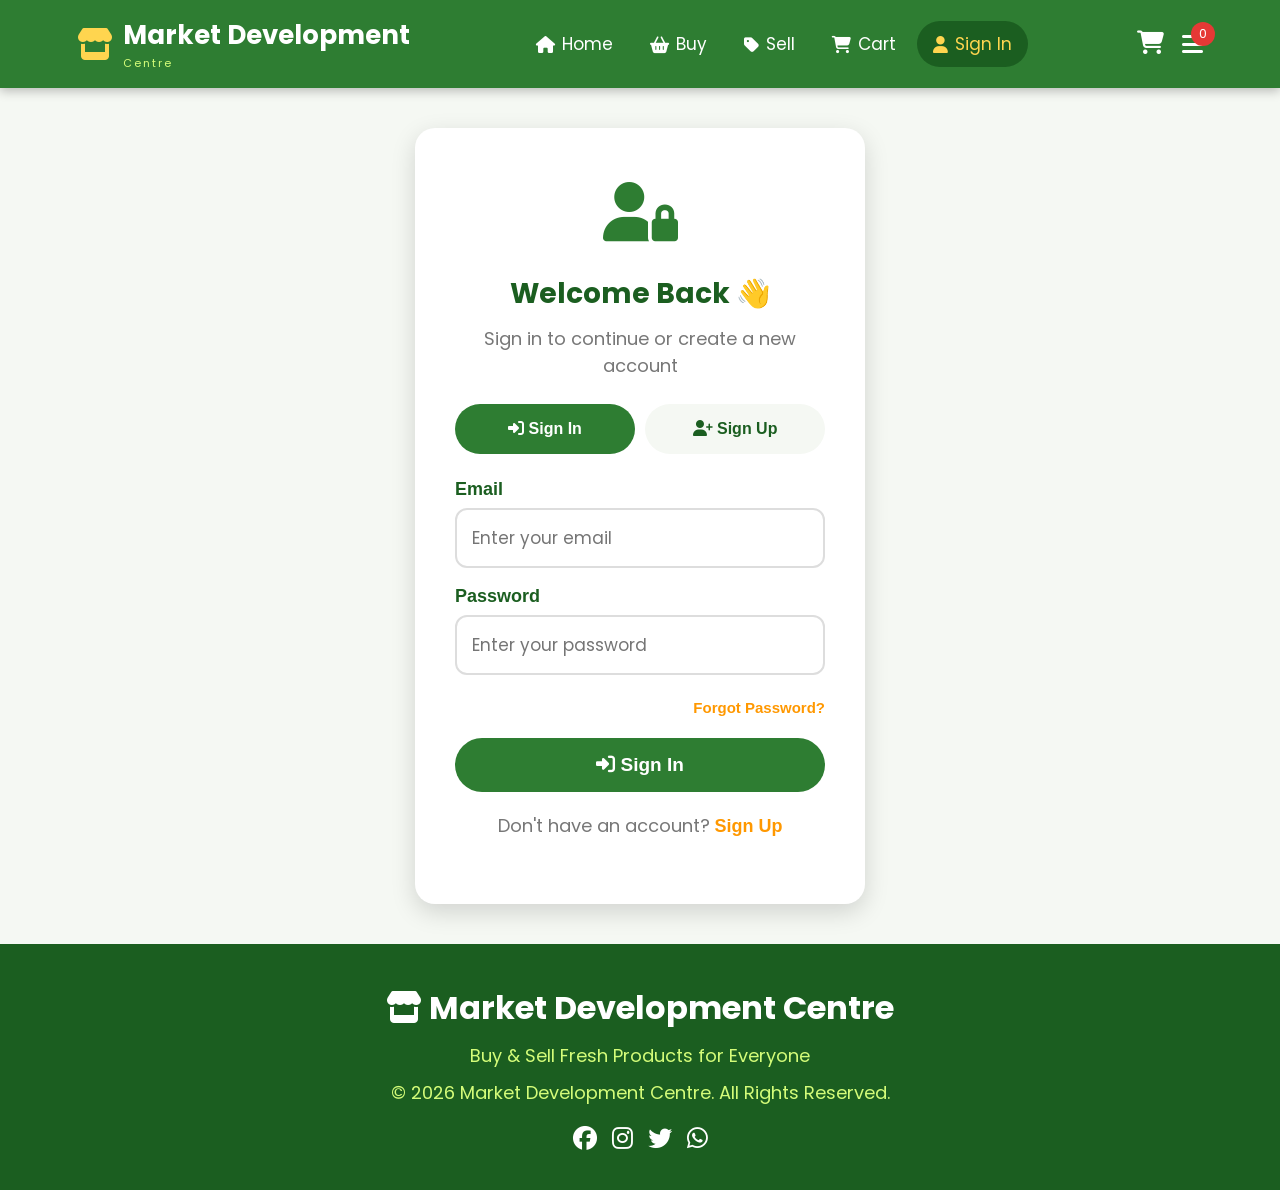
==== commit 04d858f3: "Enhance Market Development Centre: add Node.js backend, fix auth, INR currency, bug fixes" ====
--- a/index.html
+++ b/index.html
@@ -14,7 +14,7 @@
 
 <!-- ================= TOP BAR ================= -->
 <div class="topbar">
-    <i class="fa-solid fa-headset"></i> Need Help? Call Us: +91 98765 43210 &nbsp;|&nbsp; Free Delivery on Orders above $50
+    <i class="fa-solid fa-headset"></i> Need Help? Call Us: +91 98765 43210 &nbsp;|&nbsp; Free Delivery on Orders above ₹500
 </div>
 
 <!-- ================= NAVBAR ================= -->
@@ -29,7 +29,7 @@
         <li><a href="products.html"><i class="fa-solid fa-basket-shopping"></i> Buy</a></li>
         <li><a href="sell.html"><i class="fa-solid fa-tag"></i> Sell</a></li>
         <li><a href="cart.html"><i class="fa-solid fa-cart-shopping"></i> Cart</a></li>
-        <li><a href="login.html"><i class="fa-solid fa-user"></i> Login</a></li>
+        <li><a href="cart.html" id="userLink" class="active"><i class="fa-solid fa-user"></i> <span id="userName">Sign In</span></a></li>
     </ul>
 
     <div class="icons">
@@ -37,18 +37,33 @@
             <i class="fa-solid fa-cart-shopping"></i>
             <span id="cartCount">0</span>
         </a>
+        <a href="#" onclick="logout();return false;" id="logoutBtn" style="display:none;">
+            <i class="fa-solid fa-right-from-bracket" title="Sign Out"></i>
+        </a>
         <i class="fa-solid fa-bars menu-btn" onclick="toggleMenu()"></i>
     </div>
 </nav>
+
+<!-- ================= LOCATION BAR (like Zepto) ================= -->
+<div class="location-bar">
+    <i class="fa-solid fa-location-dot"></i>
+    <div class="loc-text" id="locText">
+        Deliver to: <strong>Select location</strong>
+    </div>
+    <button class="detect-btn" onclick="detectLocation()">
+        <i class="fa-solid fa-crosshairs"></i> Detect Location
+    </button>
+</div>
 
 <!-- ================= HERO ================= -->
 <section class="hero">
     <div class="hero-text">
-        <h1>Buy &amp; Sell Fresh Products Easily</h1>
+        <h1 id="heroGreeting">Buy &amp; Sell Fresh Products Easily</h1>
         <p>
             <i class="fa-solid fa-circle-check" style="color:var(--green)"></i> Simple &amp; Easy to Use for Everyone <br>
             <i class="fa-solid fa-circle-check" style="color:var(--green)"></i> Buy Fresh Fruits &amp; Vegetables <br>
-            <i class="fa-solid fa-circle-check" style="color:var(--green)"></i> Sell Your Products Directly to Customers
+            <i class="fa-solid fa-circle-check" style="color:var(--green)"></i> Choose Your Own Weight (0.5kg to 5kg) <br>
+            <i class="fa-solid fa-circle-check" style="color:var(--green)"></i> Pay with UPI, Netbanking or COD
         </p>
         <div class="hero-buttons">
             <a href="products.html" class="btn-buy">
@@ -108,7 +123,7 @@
 <!-- ================= FEATURED PRODUCTS ================= -->
 <section class="products">
     <h2 class="section-title">⭐ Featured Products</h2>
-    <p class="section-sub">Fresh products for you</p>
+    <p class="section-sub">Fresh products for you - select your weight!</p>
     <div class="product-grid" id="featuredGrid">
         <!-- Products loaded by JS -->
     </div>
@@ -136,14 +151,14 @@
         <div class="step">
             <span class="num">2</span>
             <i class="fa-solid fa-cart-plus"></i>
-            <h3>Add to Cart</h3>
-            <p>Press the big "Add to Cart" button</p>
+            <h3>Choose Weight &amp; Add</h3>
+            <p>Select your weight and press Add to Cart</p>
         </div>
         <div class="step">
             <span class="num">3</span>
             <i class="fa-solid fa-truck"></i>
             <h3>Get Delivery</h3>
-            <p>We deliver fresh to your door</p>
+            <p>We deliver fresh to your door in 30 min</p>
         </div>
     </div>
 </section>
@@ -196,8 +211,13 @@
         </div>
         <div>
             <i class="fa-solid fa-wallet"></i>
-            <h3>Affordable Price</h3>
-            <p>Lowest price guaranteed</p>
+            <h3>Flexible Weights</h3>
+            <p>Buy exactly what you need</p>
+        </div>
+        <div>
+            <i class="fa-solid fa-shield-halved"></i>
+            <h3>Secure Payments</h3>
+            <p>UPI, Netbanking &amp; COD</p>
         </div>
     </div>
 </section>
@@ -218,5 +238,26 @@
 </footer>
 
 <script src="script.js"></script>
+<script>
+// =============================
+// Auth Guard - only show home if logged in
+// =============================
+if(!isLoggedIn()){
+    // Not logged in - redirect to login page first
+    window.location.href = 'login.html';
+} else {
+    // Logged in - show user info
+    let user = getCurrentUser();
+    if(user){
+        document.getElementById('userName').innerText = user.name.split(' ')[0];
+        document.getElementById('heroGreeting').innerText = 'Welcome, ' + user.name.split(' ')[0] + '! 👋';
+        document.getElementById('logoutBtn').style.display = 'inline';
+    }
+    loadLocation();
+}
+
+// Update cart count
+updateCartCount();
+</script>
 </body>
 </html>
--- a/style.css
+++ b/style.css
@@ -930,6 +930,177 @@
     background:var(--red);
 }
 
+/* ================= AUTH TABS ================= */
+.auth-tabs{
+    display:flex;
+    gap:10px;
+    margin-bottom:25px;
+}
+
+.tab-btn{
+    flex:1;
+    padding:14px;
+    border:none;
+    border-radius:30px;
+    background:var(--bggreen);
+    color:var(--darkgreen);
+    font-size:16px;
+    font-weight:600;
+    cursor:pointer;
+    transition:.3s;
+    border:2px solid transparent;
+}
+
+.tab-btn.active{
+    background:var(--green);
+    color:#fff;
+}
+
+.tab-btn:hover{
+    border-color:var(--green);
+}
+
+.forgot-row{
+    text-align:right;
+    margin-bottom:18px;
+}
+
+.forgot-row a{
+    color:var(--orange);
+    font-size:15px;
+    font-weight:600;
+}
+
+/* ================= LOCATION BAR ================= */
+.location-bar{
+    background:linear-gradient(90deg,#fff8e1,#fff3e0);
+    padding:12px 6%;
+    display:flex;
+    align-items:center;
+    gap:12px;
+    flex-wrap:wrap;
+    border-bottom:2px solid #ffe0b2;
+}
+
+.location-bar i{
+    color:var(--red);
+    font-size:22px;
+}
+
+.location-bar .loc-text{
+    flex:1;
+    font-size:16px;
+    color:var(--darkgreen);
+}
+
+.location-bar .loc-text strong{
+    color:#d32f2f;
+}
+
+.detect-btn{
+    padding:10px 22px;
+    border:none;
+    border-radius:25px;
+    background:var(--green);
+    color:#fff;
+    font-size:15px;
+    cursor:pointer;
+    display:inline-flex;
+    align-items:center;
+    gap:8px;
+    transition:.3s;
+}
+
+.detect-btn:hover{
+    background:var(--darkgreen);
+}
+
+/* ================= PAYMENT METHODS ================= */
+.payment-methods{
+    display:flex;
+    flex-direction:column;
+    gap:10px;
+    margin-bottom:18px;
+}
+
+.pay-option{
+    display:flex;
+    align-items:center;
+    gap:12px;
+    padding:15px;
+    border:2px solid #ddd;
+    border-radius:12px;
+    cursor:pointer;
+    transition:.3s;
+}
+
+.pay-option:hover{
+    border-color:var(--green);
+}
+
+.pay-option.selected{
+    border-color:var(--green);
+    background:#f0f8f0;
+}
+
+.pay-option input{
+    width:auto !important;
+    margin-bottom:0 !important;
+}
+
+.pay-option i{
+    font-size:24px;
+    color:var(--green);
+}
+
+.pay-option .pay-label{
+    font-weight:600;
+    color:var(--darkgreen);
+    font-size:17px;
+}
+
+.pay-option .pay-sub{
+    color:#777;
+    font-size:13px;
+}
+
+.payment-details{
+    display:none;
+    background:#f9f9f9;
+    padding:15px;
+    border-radius:12px;
+    margin-bottom:18px;
+}
+
+.payment-details.show{
+    display:block;
+}
+
+/* ================= WEIGHT SELECTOR ================= */
+.weight-selector{
+    display:flex;
+    gap:8px;
+    justify-content:center;
+    margin:10px 0;
+    flex-wrap:wrap;
+}
+
+.weight-btn{
+    padding:8px 16px;
+    border:2px solid #ddd;
+    border-radius:20px;
+    background:#fff;
+    cursor:pointer;
+    font-size:14px;
+    transition:.3s;
+}
+
+.weight-btn.active{
+    background:var(--green);
+    color:#fff;
+    border-color:var(--green);
+}
+
 /* ================= PROFILE ================= */
 .profile-section{
     padding:50px 6%;
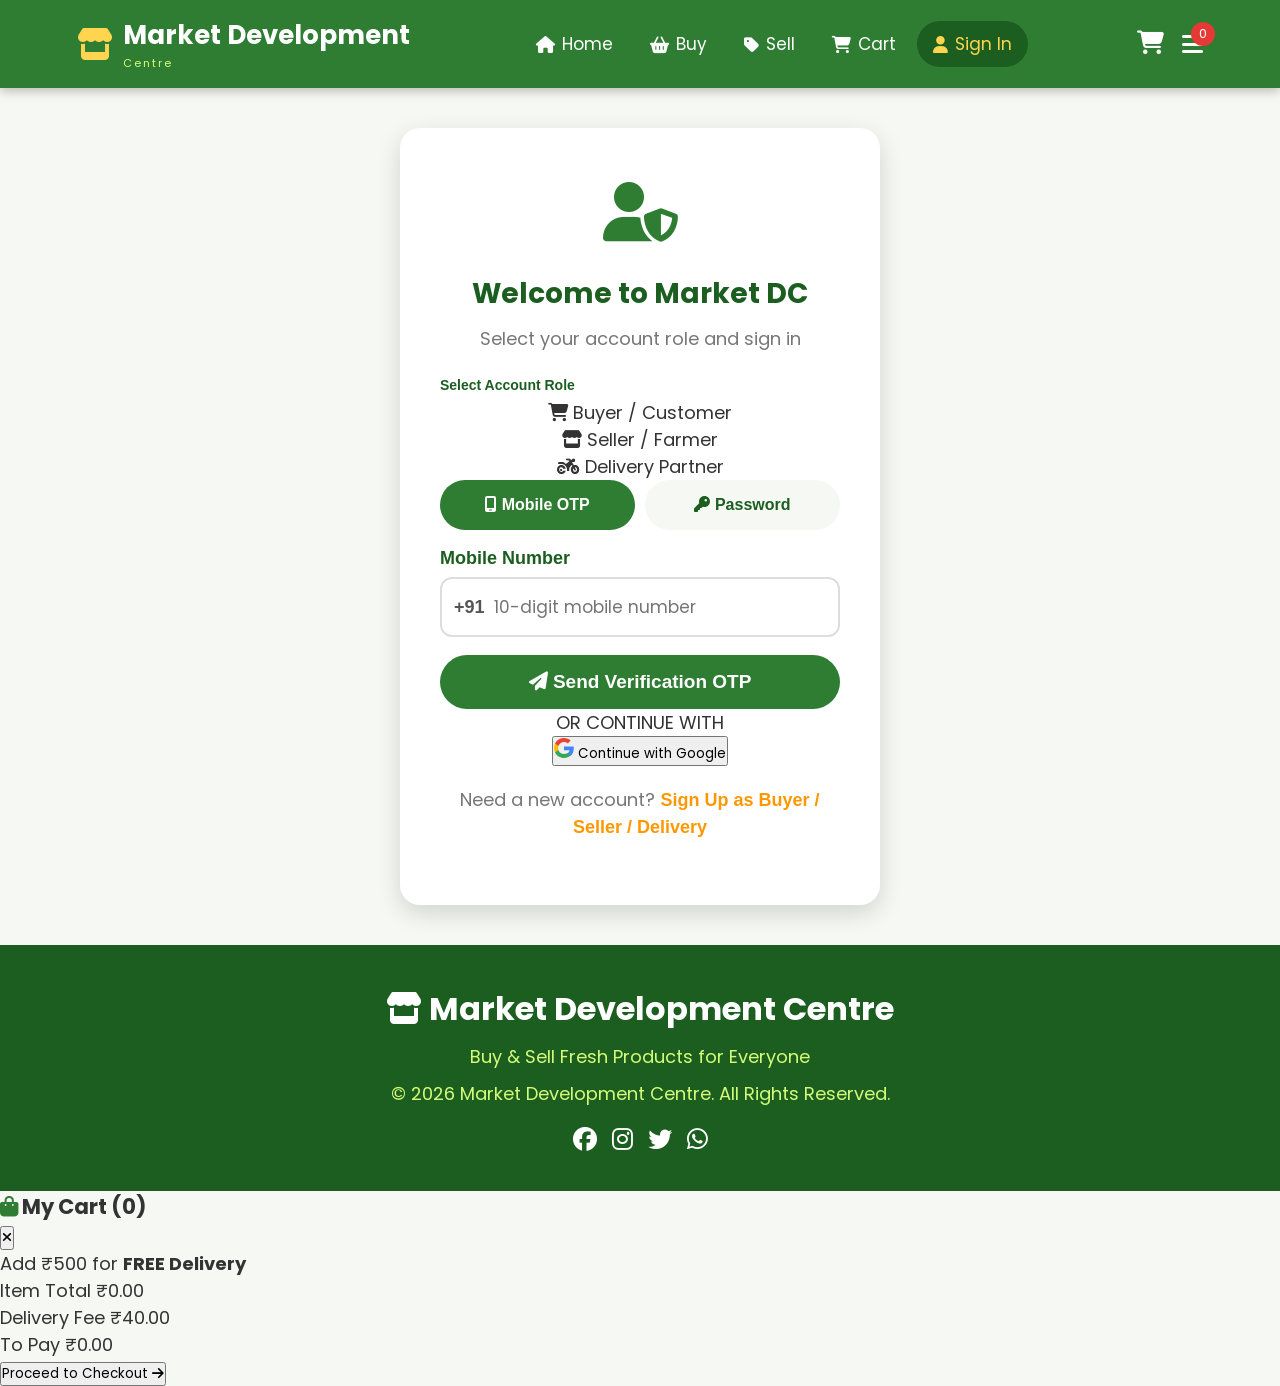
==== commit fa039bf0: "feat: transform to animated quick-commerce platform with multi-role auth, Razorpay, and live order t" ====
--- a/index.html
+++ b/index.html
@@ -29,22 +29,22 @@
         <li><a href="products.html"><i class="fa-solid fa-basket-shopping"></i> Buy</a></li>
         <li><a href="sell.html"><i class="fa-solid fa-tag"></i> Sell</a></li>
         <li><a href="cart.html"><i class="fa-solid fa-cart-shopping"></i> Cart</a></li>
-        <li><a href="cart.html" id="userLink" class="active"><i class="fa-solid fa-user"></i> <span id="userName">Sign In</span></a></li>
+        <li><a href="profile.html" id="userLink"><i class="fa-solid fa-user"></i> <span id="userName">Account</span></a></li>
     </ul>
 
     <div class="icons">
-        <a href="cart.html">
+        <a href="cart.html" onclick="openCartDrawer();return false;" title="View Cart">
             <i class="fa-solid fa-cart-shopping"></i>
             <span id="cartCount">0</span>
         </a>
-        <a href="#" onclick="logout();return false;" id="logoutBtn" style="display:none;">
-            <i class="fa-solid fa-right-from-bracket" title="Sign Out"></i>
+        <a href="#" onclick="logout();return false;" id="logoutBtn" style="display:none;" title="Sign Out">
+            <i class="fa-solid fa-right-from-bracket"></i>
         </a>
         <i class="fa-solid fa-bars menu-btn" onclick="toggleMenu()"></i>
     </div>
 </nav>
 
-<!-- ================= LOCATION BAR (like Zepto) ================= -->
+<!-- ================= LOCATION BAR ================= -->
 <div class="location-bar">
     <i class="fa-solid fa-location-dot"></i>
     <div class="loc-text" id="locText">
--- a/style.css
+++ b/style.css
@@ -1230,26 +1230,913 @@
         grid-template-columns:1fr;
     }
 
-    .cart-summary{
-        position:static;
+/* ==========================================================================
+   QUICK-COMMERCE MODERN UI & ANIMATION SYSTEM
+   ========================================================================== */
+
+/* Shimmer Skeleton Loaders */
+@keyframes shimmer {
+    0% { background-position: -200% 0; }
+    100% { background-position: 200% 0; }
+}
+
+.skeleton {
+    background: linear-gradient(90deg, #f0f3f0 25%, #e2e8e2 50%, #f0f3f0 75%);
+    background-size: 200% 100%;
+    animation: shimmer 1.5s infinite;
+    border-radius: 8px;
+}
+
+.skeleton-card {
+    background: #fff;
+    border-radius: 16px;
+    padding: 16px;
+    box-shadow: 0 4px 15px rgba(0,0,0,0.05);
+    display: flex;
+    flex-direction: column;
+    gap: 12px;
+}
+
+.skeleton-img {
+    width: 100%;
+    height: 160px;
+    border-radius: 12px;
+}
+
+.skeleton-line {
+    height: 16px;
+    width: 80%;
+}
+
+.skeleton-line.short {
+    width: 40%;
+}
+
+.skeleton-btn {
+    height: 40px;
+    width: 100%;
+    border-radius: 20px;
+}
+
+/* Tactile Active Feedback */
+button:active, .btn-buy:active, .btn-sell:active, .auth-btn:active, .tab-btn:active, .pay-btn:active {
+    transform: scale(0.97) !important;
+}
+
+/* Badge Bump Animation */
+@keyframes badgePop {
+    0% { transform: scale(1); }
+    50% { transform: scale(1.35); }
+    100% { transform: scale(1); }
+}
+
+.badge-pop {
+    animation: badgePop 0.3s cubic-bezier(0.175, 0.885, 0.32, 1.275);
+}
+
+/* ================= STICKY SEARCH & CATEGORY PILLS ================= */
+.sticky-category-wrapper {
+    position: sticky;
+    top: 68px;
+    z-index: 990;
+    background: rgba(255, 255, 255, 0.95);
+    backdrop-filter: blur(10px);
+    border-bottom: 1px solid rgba(0,0,0,0.06);
+    box-shadow: 0 4px 15px rgba(0,0,0,0.04);
+    padding: 10px 6%;
+}
+
+.sticky-search-row {
+    display: flex;
+    align-items: center;
+    gap: 10px;
+    max-width: 800px;
+    margin: 0 auto 10px auto;
+}
+
+.sticky-search-input-wrap {
+    flex: 1;
+    position: relative;
+}
+
+.sticky-search-input-wrap input {
+    width: 100%;
+    padding: 12px 45px 12px 42px;
+    border-radius: 30px;
+    border: 2px solid #e0e7e0;
+    font-size: 15px;
+    outline: none;
+    transition: all 0.25s ease;
+    background: #f8faf8;
+}
+
+.sticky-search-input-wrap input:focus {
+    border-color: var(--green);
+    background: #fff;
+    box-shadow: 0 0 0 4px rgba(46, 125, 50, 0.12);
+}
+
+.sticky-search-input-wrap .search-icon {
+    position: absolute;
+    left: 15px;
+    top: 50%;
+    transform: translateY(-50%);
+    color: #888;
+    font-size: 16px;
+}
+
+.sticky-search-input-wrap .mic-icon {
+    position: absolute;
+    right: 12px;
+    top: 50%;
+    transform: translateY(-50%);
+    color: var(--green);
+    background: none;
+    border: none;
+    font-size: 16px;
+    cursor: pointer;
+    padding: 6px;
+}
+
+.category-chips {
+    display: flex;
+    gap: 8px;
+    overflow-x: auto;
+    scrollbar-width: none;
+    -webkit-overflow-scrolling: touch;
+    padding: 4px 0;
+}
+
+.category-chips::-webkit-scrollbar {
+    display: none;
+}
+
+.chip-btn {
+    display: inline-flex;
+    align-items: center;
+    gap: 6px;
+    padding: 8px 18px;
+    border-radius: 20px;
+    border: 1px solid #dce5dc;
+    background: #fff;
+    color: #444;
+    font-size: 14px;
+    font-weight: 500;
+    cursor: pointer;
+    white-space: nowrap;
+    transition: all 0.2s cubic-bezier(0.4, 0, 0.2, 1);
+}
+
+.chip-btn:hover {
+    border-color: var(--green);
+    color: var(--green);
+    background: #f4fbf4;
+}
+
+.chip-btn.active {
+    background: var(--green);
+    color: #fff;
+    border-color: var(--green);
+    box-shadow: 0 3px 10px rgba(46, 125, 50, 0.25);
+}
+
+/* ================= INTERACTIVE QUANTITY STEPPERS ================= */
+.card-action-wrap {
+    margin-top: 12px;
+    display: flex;
+    justify-content: center;
+}
+
+.card-add-btn {
+    padding: 10px 24px;
+    border: 2px solid var(--green);
+    background: #fff;
+    color: var(--green);
+    border-radius: 25px;
+    font-size: 15px;
+    font-weight: 600;
+    cursor: pointer;
+    display: inline-flex;
+    align-items: center;
+    gap: 6px;
+    transition: all 0.25s cubic-bezier(0.4, 0, 0.2, 1);
+    width: 80%;
+    justify-content: center;
+}
+
+.card-add-btn:hover {
+    background: var(--green);
+    color: #fff;
+    box-shadow: 0 4px 12px rgba(46, 125, 50, 0.2);
+}
+
+.stepper-control {
+    display: inline-flex;
+    align-items: center;
+    background: var(--green);
+    color: #fff;
+    border-radius: 25px;
+    padding: 4px;
+    width: 80%;
+    justify-content: space-between;
+    box-shadow: 0 4px 12px rgba(46, 125, 50, 0.25);
+    animation: stepperScale 0.2s cubic-bezier(0.175, 0.885, 0.32, 1.275);
+}
+
+@keyframes stepperScale {
+    0% { transform: scale(0.85); opacity: 0; }
+    100% { transform: scale(1); opacity: 1; }
+}
+
+.stepper-control button {
+    width: 32px;
+    height: 32px;
+    border-radius: 50%;
+    border: none;
+    background: #fff;
+    color: var(--green);
+    font-size: 18px;
+    font-weight: 700;
+    display: flex;
+    align-items: center;
+    justify-content: center;
+    cursor: pointer;
+    transition: transform 0.15s ease, background 0.15s ease;
+    padding: 0;
+    margin: 0;
+}
+
+.stepper-control button:hover {
+    background: var(--yellow);
+    color: var(--darkgreen);
+}
+
+.stepper-control .stepper-count {
+    font-size: 16px;
+    font-weight: 700;
+    padding: 0 10px;
+    color: #fff;
+}
+
+/* ================= QUICK CART DRAWER ================= */
+.cart-drawer-overlay {
+    position: fixed;
+    inset: 0;
+    background: rgba(0, 0, 0, 0.5);
+    backdrop-filter: blur(8px);
+    -webkit-backdrop-filter: blur(8px);
+    opacity: 0;
+    pointer-events: none;
+    transition: opacity 0.25s ease;
+    z-index: 2000;
+}
+
+.cart-drawer-overlay.open {
+    opacity: 1;
+    pointer-events: auto;
+}
+
+.cart-drawer {
+    position: fixed;
+    top: 0;
+    right: 0;
+    width: 100%;
+    max-width: 440px;
+    height: 100vh;
+    background: #fff;
+    transform: translateX(100%);
+    transition: transform 0.28s cubic-bezier(0.16, 1, 0.3, 1);
+    z-index: 2001;
+    display: flex;
+    flex-direction: column;
+    box-shadow: -6px 0 30px rgba(0,0,0,0.18);
+}
+
+.cart-drawer.open {
+    transform: translateX(0);
+}
+
+.cart-drawer-header {
+    padding: 18px 20px;
+    background: #fff;
+    border-bottom: 1px solid #f0f0f0;
+    display: flex;
+    align-items: center;
+    justify-content: space-between;
+}
+
+.cart-drawer-header h3 {
+    font-size: 19px;
+    color: var(--darkgreen);
+    display: flex;
+    align-items: center;
+    gap: 8px;
+}
+
+.cart-drawer-close {
+    background: #f3f4f6;
+    border: none;
+    width: 36px;
+    height: 36px;
+    border-radius: 50%;
+    display: flex;
+    align-items: center;
+    justify-content: center;
+    font-size: 16px;
+    color: #555;
+    cursor: pointer;
+    transition: all 0.2s ease;
+}
+
+.cart-drawer-close:hover {
+    background: #e5e7eb;
+    color: #111;
+}
+
+/* Delivery Progress Meter */
+.delivery-meter {
+    background: #f0fdf4;
+    border: 1px solid #bbf7d0;
+    padding: 10px 18px;
+    margin: 12px 18px 0 18px;
+    border-radius: 12px;
+    font-size: 13px;
+    color: #166534;
+}
+
+.delivery-meter-bar {
+    height: 6px;
+    background: #dcfce7;
+    border-radius: 6px;
+    overflow: hidden;
+    margin-top: 6px;
+}
+
+.delivery-meter-fill {
+    height: 100%;
+    background: var(--lightgreen);
+    border-radius: 6px;
+    transition: width 0.3s ease;
+}
+
+.cart-drawer-items {
+    flex: 1;
+    overflow-y: auto;
+    padding: 15px 18px;
+}
+
+.drawer-item {
+    display: flex;
+    align-items: center;
+    gap: 12px;
+    padding: 12px;
+    border-radius: 14px;
+    border: 1px solid #f0f2f0;
+    background: #fff;
+    margin-bottom: 10px;
+    box-shadow: 0 2px 6px rgba(0,0,0,0.03);
+    transition: transform 0.2s ease;
+}
+
+.drawer-item img {
+    width: 50px;
+    height: 50px;
+    object-fit: cover;
+    border-radius: 10px;
+}
+
+.drawer-item-info {
+    flex: 1;
+}
+
+.drawer-item-info h4 {
+    font-size: 15px;
+    color: #1f2937;
+    margin-bottom: 3px;
+}
+
+.drawer-item-info .drawer-item-price {
+    font-size: 14px;
+    font-weight: 600;
+    color: var(--orange);
+}
+
+.drawer-item-info .drawer-item-unit {
+    font-size: 12px;
+    color: #6b7280;
+}
+
+.drawer-stepper {
+    display: flex;
+    align-items: center;
+    gap: 8px;
+    background: #f3f4f6;
+    border-radius: 20px;
+    padding: 3px 8px;
+}
+
+.drawer-stepper button {
+    background: none;
+    border: none;
+    font-size: 16px;
+    font-weight: bold;
+    color: var(--darkgreen);
+    cursor: pointer;
+    width: 22px;
+    height: 22px;
+    display: flex;
+    align-items: center;
+    justify-content: center;
+}
+
+.drawer-stepper span {
+    font-size: 14px;
+    font-weight: 600;
+}
+
+.drawer-item-del {
+    color: #9ca3af;
+    background: none;
+    border: none;
+    font-size: 14px;
+    cursor: pointer;
+    padding: 6px;
+}
+
+.drawer-item-del:hover {
+    color: var(--red);
+}
+
+.cart-drawer-footer {
+    padding: 18px 20px;
+    border-top: 1px solid #f0f0f0;
+    background: #fff;
+}
+
+.drawer-summary-row {
+    display: flex;
+    justify-content: space-between;
+    font-size: 14px;
+    margin-bottom: 8px;
+    color: #4b5563;
+}
+
+.drawer-summary-row.total {
+    font-size: 17px;
+    font-weight: 700;
+    color: #111827;
+    border-top: 1px dashed #e5e7eb;
+    padding-top: 8px;
+    margin-top: 8px;
+}
+
+.drawer-checkout-btn {
+    width: 100%;
+    padding: 14px;
+    border: none;
+    border-radius: 30px;
+    background: var(--orange);
+    color: #fff;
+    font-size: 16px;
+    font-weight: 600;
+    cursor: pointer;
+    display: flex;
+    align-items: center;
+    justify-content: center;
+    gap: 8px;
+    margin-top: 12px;
+    transition: background 0.2s ease, transform 0.15s ease;
+}
+
+.drawer-checkout-btn:hover {
+    background: #e65100;
+}
+
+/* ================= 3-STEP CHECKOUT STEPPER ================= */
+.checkout-stepper-header {
+    display: flex;
+    align-items: center;
+    justify-content: space-between;
+    margin-bottom: 25px;
+    position: relative;
+}
+
+.stepper-step {
+    display: flex;
+    flex-direction: column;
+    align-items: center;
+    gap: 6px;
+    position: relative;
+    z-index: 2;
+    cursor: pointer;
+}
+
+.stepper-circle {
+    width: 38px;
+    height: 38px;
+    border-radius: 50%;
+    background: #e5e7eb;
+    color: #6b7280;
+    display: flex;
+    align-items: center;
+    justify-content: center;
+    font-weight: 700;
+    font-size: 15px;
+    transition: all 0.25s ease;
+}
+
+.stepper-step.active .stepper-circle {
+    background: var(--green);
+    color: #fff;
+    box-shadow: 0 0 0 5px rgba(46, 125, 50, 0.18);
+}
+
+.stepper-step.completed .stepper-circle {
+    background: var(--darkgreen);
+    color: #fff;
+}
+
+.stepper-label {
+    font-size: 12px;
+    font-weight: 600;
+    color: #6b7280;
+}
+
+.stepper-step.active .stepper-label {
+    color: var(--darkgreen);
+}
+
+.stepper-progress-line {
+    position: absolute;
+    top: 19px;
+    left: 15%;
+    right: 15%;
+    height: 3px;
+    background: #e5e7eb;
+    z-index: 1;
+}
+
+.stepper-progress-fill {
+    height: 100%;
+    background: var(--green);
+    width: 0%;
+    transition: width 0.3s cubic-bezier(0.4, 0, 0.2, 1);
+}
+
+/* Step container animation */
+.checkout-step-pane {
+    display: none;
+    animation: fadeInStep 0.25s ease forwards;
+}
+
+.checkout-step-pane.active {
+    display: block;
+}
+
+@keyframes fadeInStep {
+    from { opacity: 0; transform: translateY(8px); }
+    to { opacity: 1; transform: translateY(0); }
+}
+
+/* ================= MULTI-ROLE PICKER & BADGES ================= */
+.role-picker {
+    display: flex;
+    gap: 8px;
+    margin-bottom: 20px;
+}
+
+.role-pill {
+    flex: 1;
+    padding: 12px 8px;
+    border: 2px solid #e0e7e0;
+    border-radius: 12px;
+    background: #f9fbf9;
+    color: #4b5563;
+    font-size: 13px;
+    font-weight: 600;
+    text-align: center;
+    cursor: pointer;
+    transition: all 0.2s ease;
+    display: flex;
+    flex-direction: column;
+    align-items: center;
+    gap: 4px;
+}
+
+.role-pill i {
+    font-size: 20px;
+    color: #6b7280;
+}
+
+.role-pill.active {
+    border-color: var(--green);
+    background: #f0fdf4;
+    color: var(--darkgreen);
+}
+
+.role-pill.active i {
+    color: var(--green);
+}
+
+.role-badge {
+    display: inline-flex;
+    align-items: center;
+    gap: 5px;
+    padding: 3px 10px;
+    border-radius: 15px;
+    font-size: 12px;
+    font-weight: 600;
+    text-transform: capitalize;
+}
+
+.role-badge.buyer { background: #e0f2fe; color: #0369a1; }
+.role-badge.seller { background: #fef3c7; color: #b45309; }
+.role-badge.delivery_partner { background: #f3e8ff; color: #7e22ce; }
+
+/* Google GIS Button Custom Container */
+.google-auth-wrap {
+    margin: 15px 0;
+}
+
+.google-btn-custom {
+    width: 100%;
+    padding: 12px;
+    border: 1px solid #d1d5db;
+    border-radius: 30px;
+    background: #fff;
+    color: #374151;
+    font-size: 15px;
+    font-weight: 600;
+    display: flex;
+    align-items: center;
+    justify-content: center;
+    gap: 10px;
+    cursor: pointer;
+    transition: all 0.2s ease;
+}
+
+.google-btn-custom:hover {
+    background: #f9fafb;
+    border-color: #9ca3af;
+    box-shadow: 0 2px 8px rgba(0,0,0,0.06);
+}
+
+.google-btn-custom img {
+    width: 20px;
+    height: 20px;
+}
+
+.auth-divider {
+    display: flex;
+    align-items: center;
+    text-align: center;
+    margin: 16px 0;
+    color: #9ca3af;
+    font-size: 13px;
+}
+
+.auth-divider::before, .auth-divider::after {
+    content: '';
+    flex: 1;
+    border-bottom: 1px solid #e5e7eb;
+}
+
+.auth-divider span {
+    padding: 0 10px;
+}
+
+/* ================= HORIZONTAL ORDER TRACKER ================= */
+.order-tracker-card {
+    background: #fff;
+    border-radius: 16px;
+    padding: 20px;
+    margin-bottom: 20px;
+    border: 1px solid #e5e7eb;
+    box-shadow: 0 4px 12px rgba(0,0,0,0.04);
+}
+
+.tracker-header {
+    display: flex;
+    justify-content: space-between;
+    align-items: center;
+    margin-bottom: 20px;
+    border-bottom: 1px solid #f3f4f6;
+    padding-bottom: 12px;
+}
+
+.horizontal-tracker {
+    display: flex;
+    justify-content: space-between;
+    align-items: center;
+    position: relative;
+    margin: 25px 10px 15px 10px;
+}
+
+.tracker-step {
+    display: flex;
+    flex-direction: column;
+    align-items: center;
+    gap: 6px;
+    z-index: 2;
+    position: relative;
+}
+
+.tracker-node {
+    width: 32px;
+    height: 32px;
+    border-radius: 50%;
+    background: #e5e7eb;
+    color: #9ca3af;
+    display: flex;
+    align-items: center;
+    justify-content: center;
+    font-size: 14px;
+    transition: all 0.3s ease;
+}
+
+.tracker-step.done .tracker-node {
+    background: var(--green);
+    color: #fff;
+}
+
+.tracker-step.active .tracker-node {
+    background: var(--orange);
+    color: #fff;
+    box-shadow: 0 0 0 6px rgba(255, 152, 0, 0.2);
+    animation: trackerPulse 1.8s infinite;
+}
+
+@keyframes trackerPulse {
+    0%, 100% { transform: scale(1); }
+    50% { transform: scale(1.1); }
+}
+
+.tracker-text {
+    font-size: 12px;
+    font-weight: 600;
+    color: #6b7280;
+    text-align: center;
+}
+
+.tracker-step.active .tracker-text {
+    color: var(--orange);
+    font-weight: 700;
+}
+
+.tracker-line {
+    position: absolute;
+    top: 15px;
+    left: 12%;
+    right: 12%;
+    height: 3px;
+    background: #e5e7eb;
+    z-index: 1;
+}
+
+.tracker-line-fill {
+    height: 100%;
+    background: var(--green);
+    width: 0%;
+    transition: width 0.4s ease;
+}
+
+/* ================= CELEBRATORY CONFETTI & CHECKMARK ================= */
+.success-card {
+    text-align: center;
+    padding: 30px;
+    position: relative;
+    overflow: hidden;
+}
+
+.checkmark-svg {
+    width: 80px;
+    height: 80px;
+    margin: 0 auto 15px auto;
+    display: block;
+}
+
+.checkmark-circle {
+    stroke-dasharray: 166;
+    stroke-dashoffset: 166;
+    stroke-width: 3;
+    stroke: var(--green);
+    fill: none;
+    animation: stroke 0.6s cubic-bezier(0.65, 0, 0.45, 1) forwards;
+}
+
+.checkmark-check {
+    transform-origin: 50% 50%;
+    stroke-dasharray: 48;
+    stroke-dashoffset: 48;
+    stroke: var(--green);
+    stroke-width: 4;
+    fill: none;
+    animation: stroke 0.4s cubic-bezier(0.65, 0, 0.45, 1) 0.5s forwards;
+}
+
+@keyframes stroke {
+    100% {
+        stroke-dashoffset: 0;
     }
 }
 
-@media(max-width:600px){
-    .hero-text h1{
-        font-size:30px;
+/* Pure CSS Confetti */
+.confetti-container {
+    position: fixed;
+    top: 0;
+    left: 0;
+    width: 100%;
+    height: 100%;
+    pointer-events: none;
+    z-index: 99999;
+    overflow: hidden;
+}
+
+.confetti-piece {
+    position: absolute;
+    width: 10px;
+    height: 14px;
+    top: -20px;
+    opacity: 0.9;
+    animation: confettiFall 3.5s linear forwards;
+}
+
+@keyframes confettiFall {
+    0% {
+        transform: translateY(0) rotate(0deg) scale(1);
+        opacity: 1;
     }
-
-    .btn-buy,.btn-sell{
-        width:100%;
-        justify-content:center;
+    100% {
+        transform: translateY(105vh) rotate(720deg) scale(0.6);
+        opacity: 0;
     }
-
-    .section-title{
-        font-size:30px;
+}
+
+/* ================= DELIVERY PARTNER ACTION BUTTONS ================= */
+.delivery-queue-card {
+    background: #fff;
+    border-radius: 14px;
+    padding: 18px;
+    border: 1px solid #e5e7eb;
+    margin-bottom: 15px;
+    display: flex;
+    flex-direction: column;
+    gap: 10px;
+}
+
+.queue-header {
+    display: flex;
+    justify-content: space-between;
+    align-items: center;
+}
+
+.status-badge {
+    padding: 4px 10px;
+    border-radius: 12px;
+    font-size: 12px;
+    font-weight: 700;
+}
+
+.status-badge.Placed { background: #fef3c7; color: #92400e; }
+.status-badge.Packed { background: #e0f2fe; color: #075985; }
+.status-badge.Out_for_Delivery, .status-badge.Out { background: #ede9fe; color: #5b21b6; }
+.status-badge.Delivered { background: #dcfce7; color: #166534; }
+
+.status-action-btns {
+    display: flex;
+    gap: 8px;
+    margin-top: 8px;
+}
+
+.status-action-btn {
+    flex: 1;
+    padding: 10px;
+    border-radius: 20px;
+    border: none;
+    font-size: 13px;
+    font-weight: 600;
+    cursor: pointer;
+    transition: all 0.2s ease;
+    display: flex;
+    align-items: center;
+    justify-content: center;
+    gap: 5px;
+}
+
+.btn-pack { background: #0284c7; color: #fff; }
+.btn-out { background: #7c3aed; color: #fff; }
+.btn-delivered { background: #16a34a; color: #fff; }
+
+.btn-pack:hover { background: #0369a1; }
+.btn-out:hover { background: #6d28d9; }
+.btn-delivered:hover { background: #15803d; }
+
+/* ================= REDUCED MOTION PREFERENCE ================= */
+@media (prefers-reduced-motion: reduce) {
+    *, ::before, ::after {
+        animation-duration: 0.01ms !important;
+        animation-iteration-count: 1 !important;
+        transition-duration: 0.01ms !important;
+        scroll-behavior: auto !important;
     }
-
-    .offer h1{
-        font-size:48px;
-    }
-}
+}
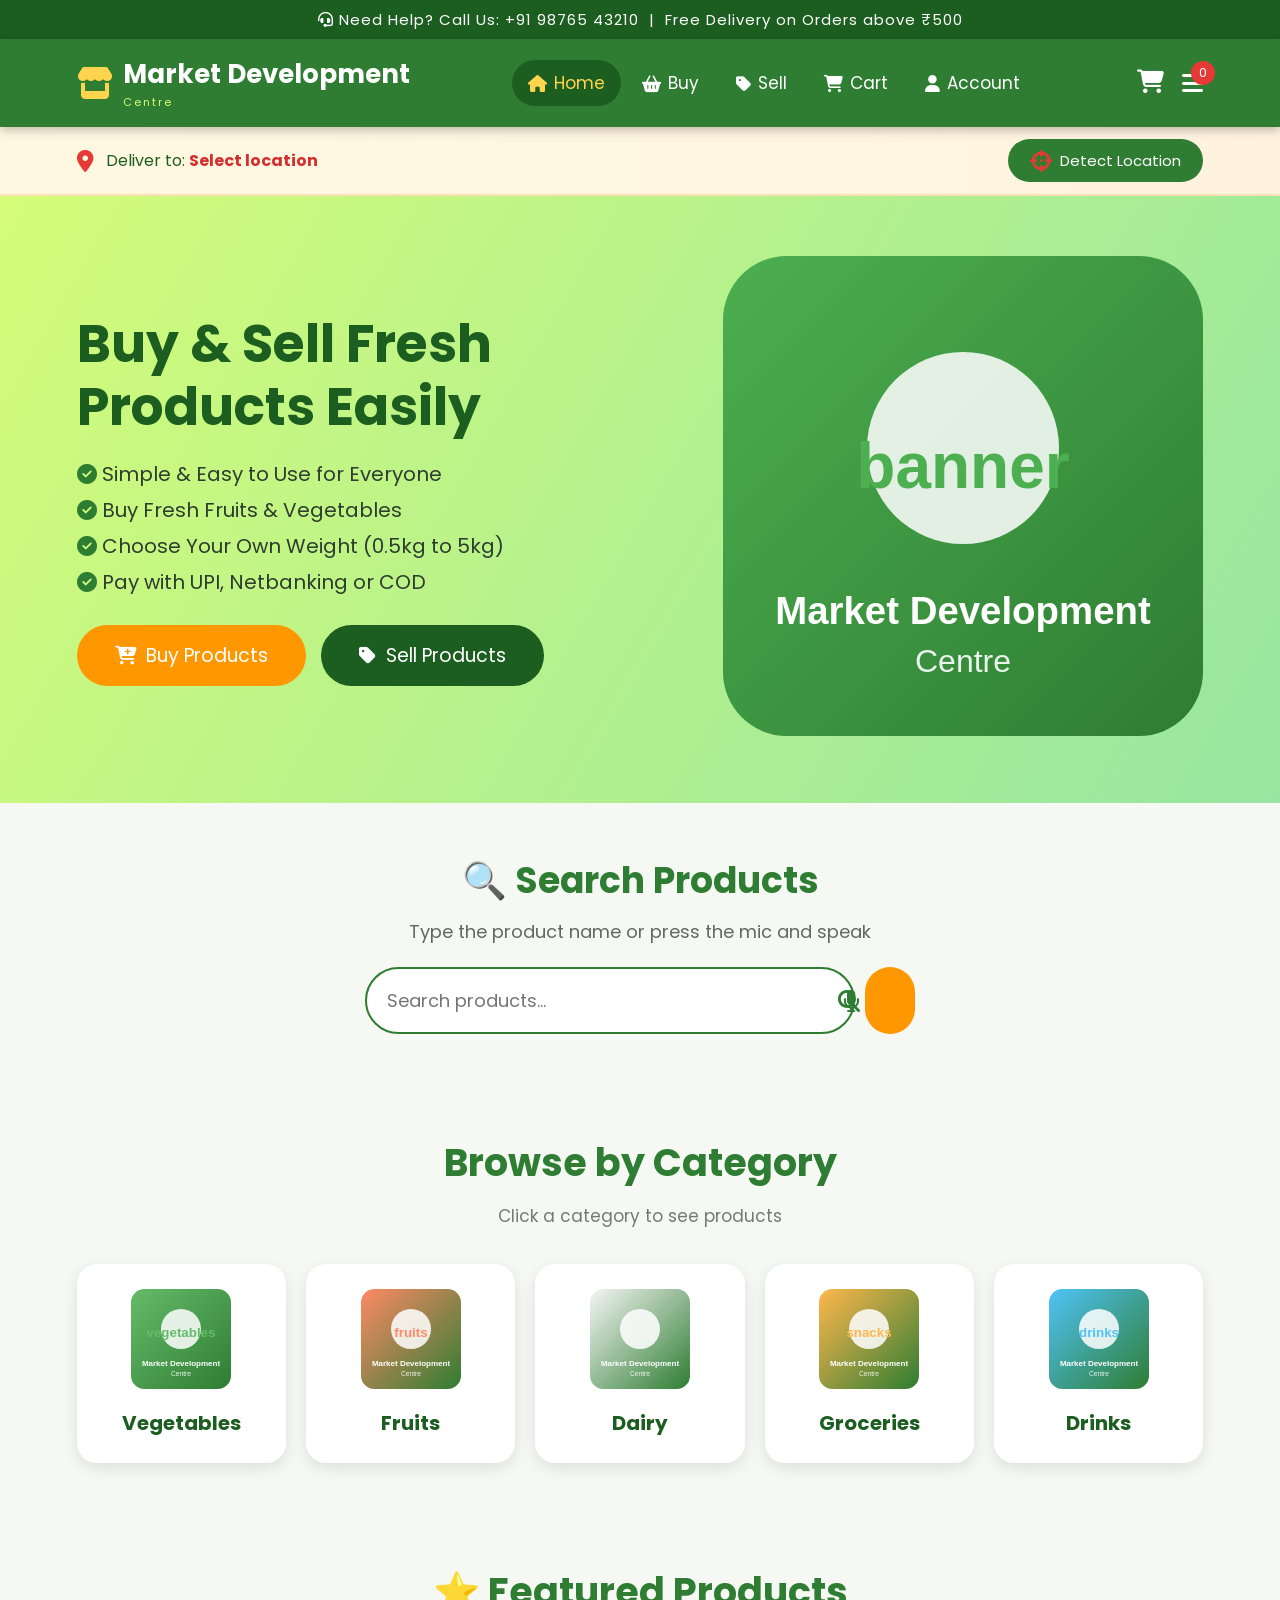
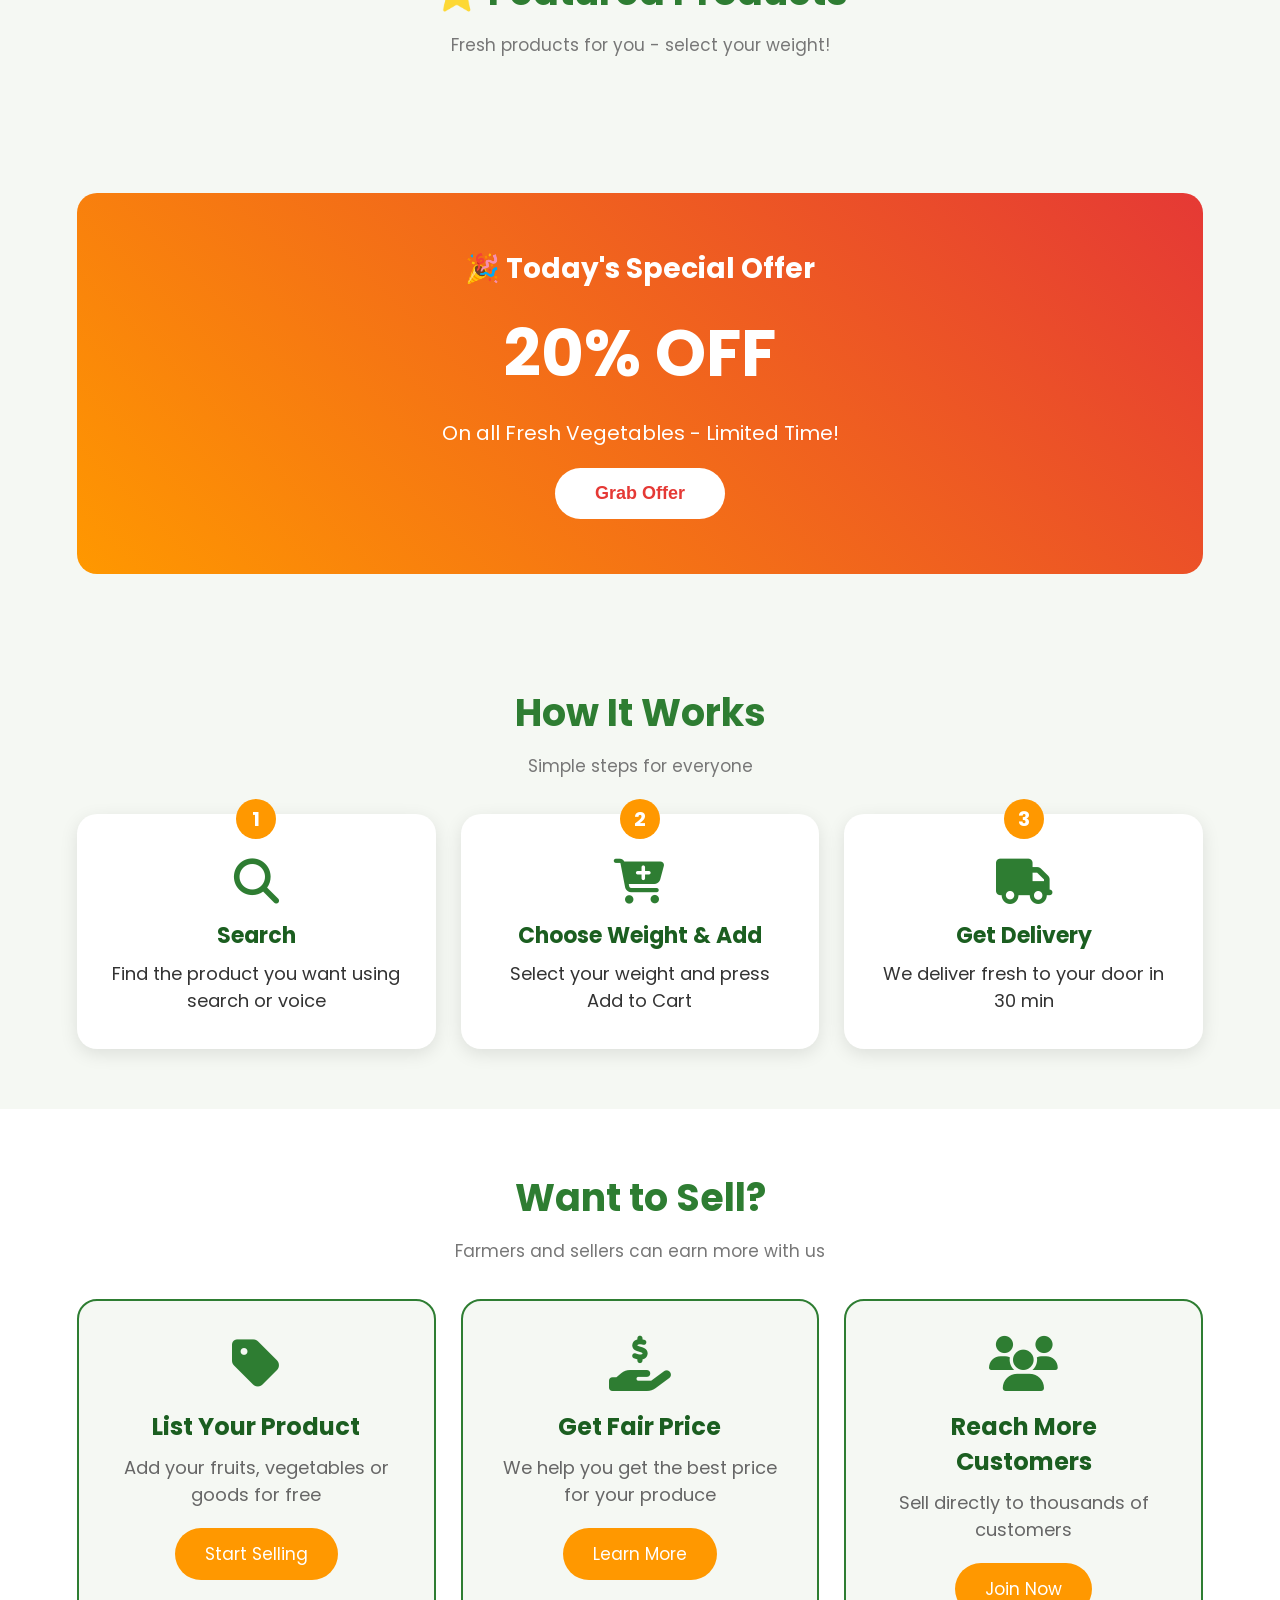
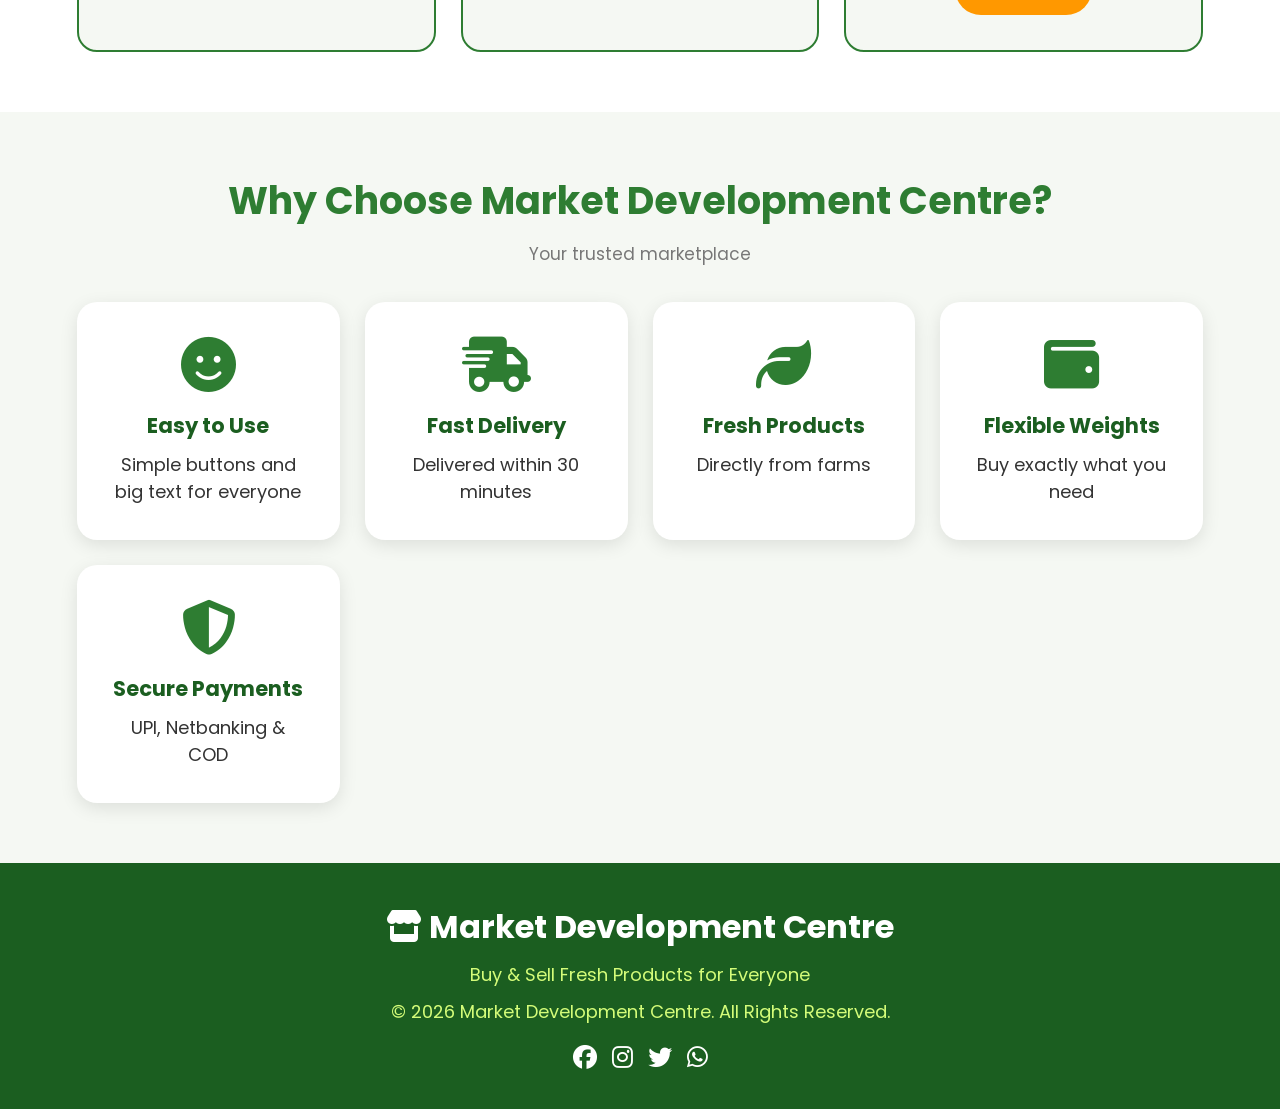
==== commit 5557e5d8: "fix: resolve OTP errors, add zero-failure SmartAPI client fallback, and configure Netlify deployment" ====
--- a/index.html
+++ b/index.html
@@ -239,25 +239,16 @@
 
 <script src="script.js"></script>
 <script>
-// =============================
-// Auth Guard - only show home if logged in
-// =============================
-if(!isLoggedIn()){
-    // Not logged in - redirect to login page first
-    window.location.href = 'login.html';
-} else {
-    // Logged in - show user info
+// Show user greeting if logged in
+document.addEventListener("DOMContentLoaded", () => {
     let user = getCurrentUser();
-    if(user){
-        document.getElementById('userName').innerText = user.name.split(' ')[0];
-        document.getElementById('heroGreeting').innerText = 'Welcome, ' + user.name.split(' ')[0] + '! 👋';
-        document.getElementById('logoutBtn').style.display = 'inline';
+    if (user && isLoggedIn()) {
+        const greetingEl = document.getElementById('heroGreeting');
+        if (greetingEl) {
+            greetingEl.innerText = 'Welcome back, ' + (user.name ? user.name.split(' ')[0] : 'Friend') + '! 👋';
+        }
     }
-    loadLocation();
-}
-
-// Update cart count
-updateCartCount();
+});
 </script>
 </body>
 </html>
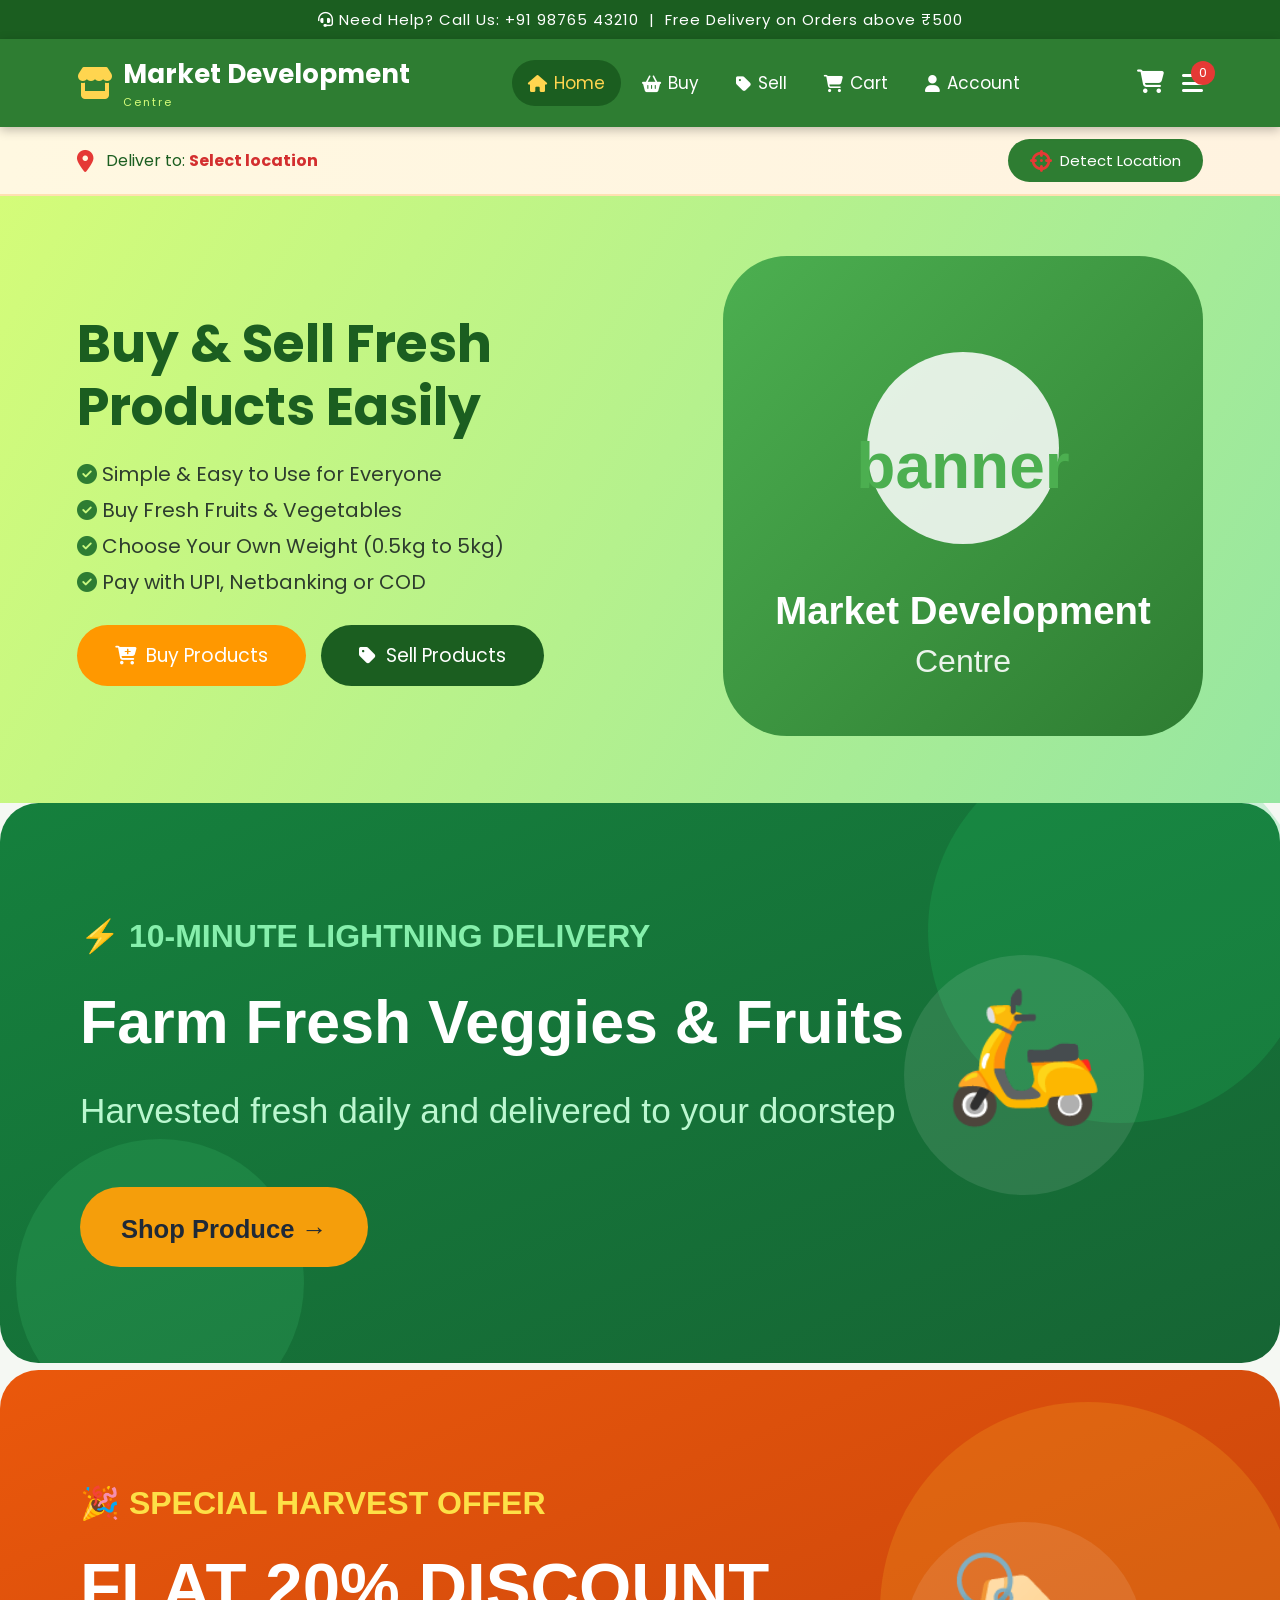
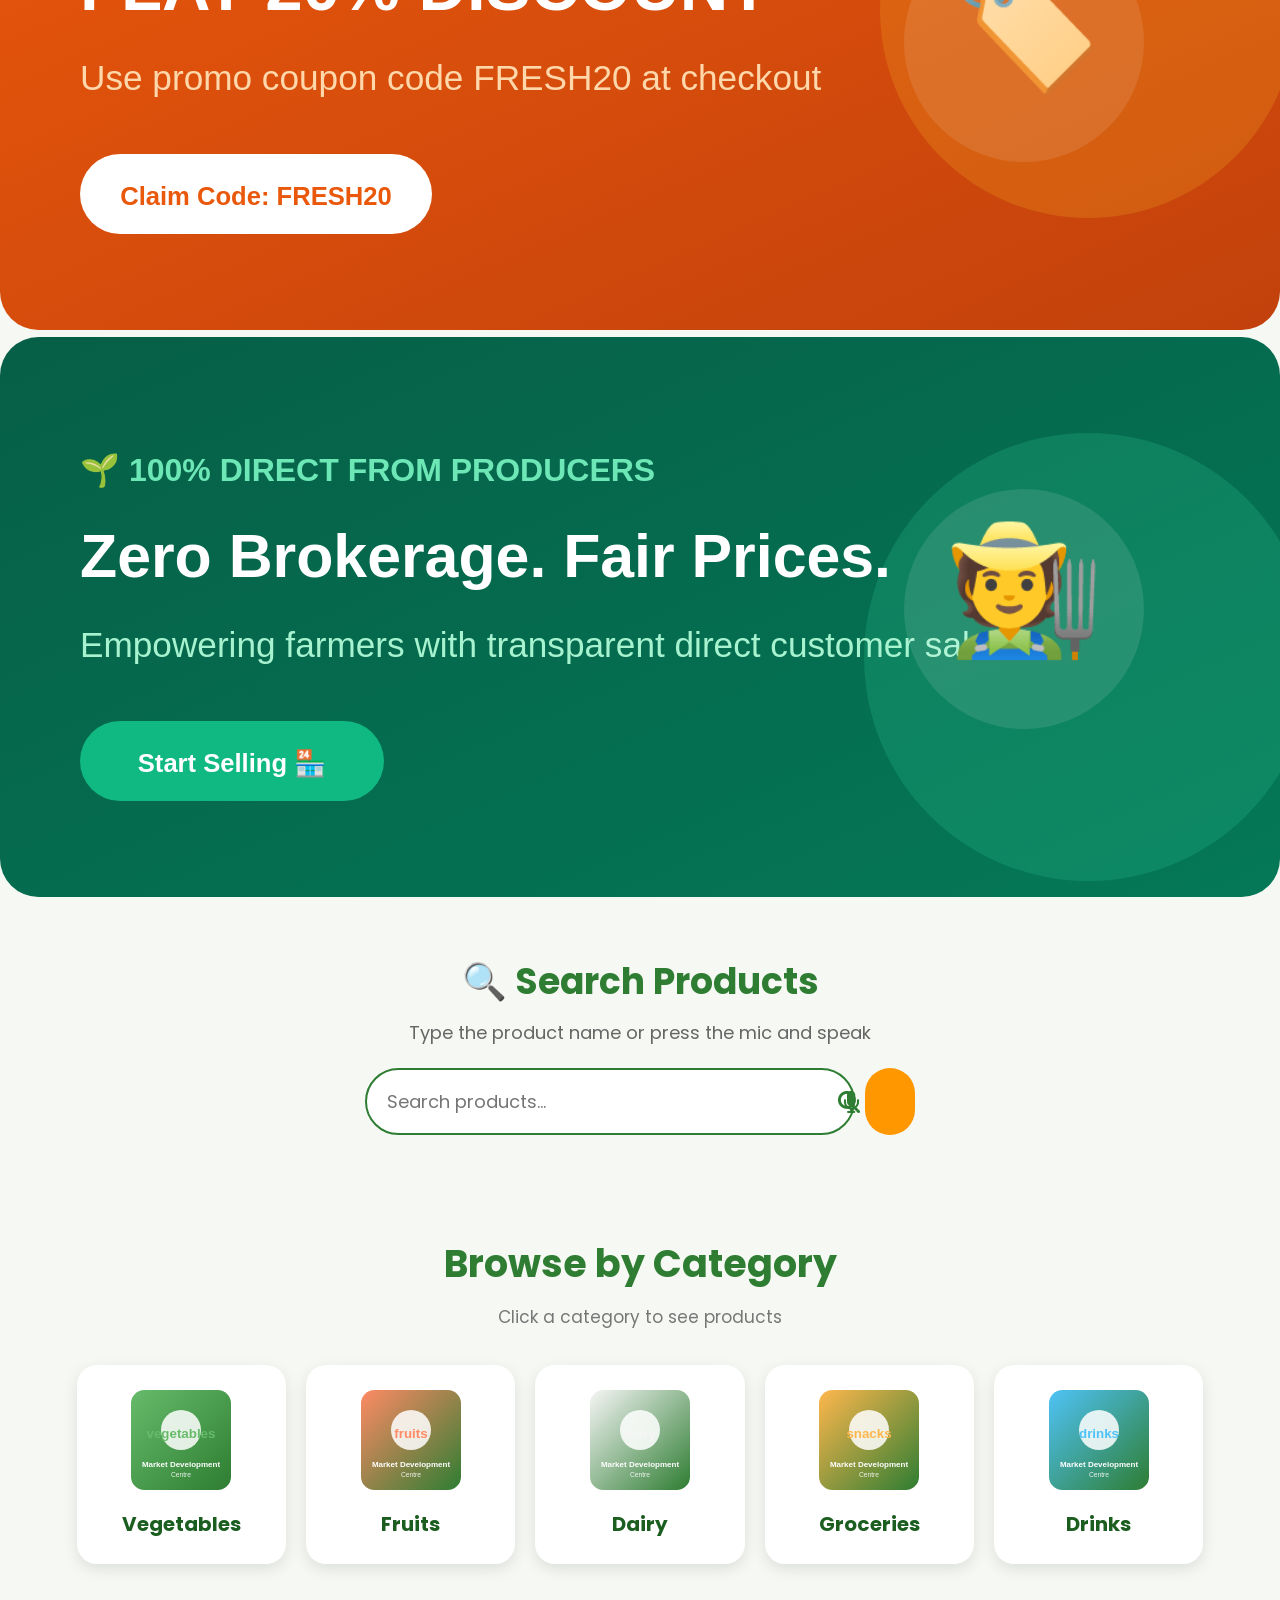
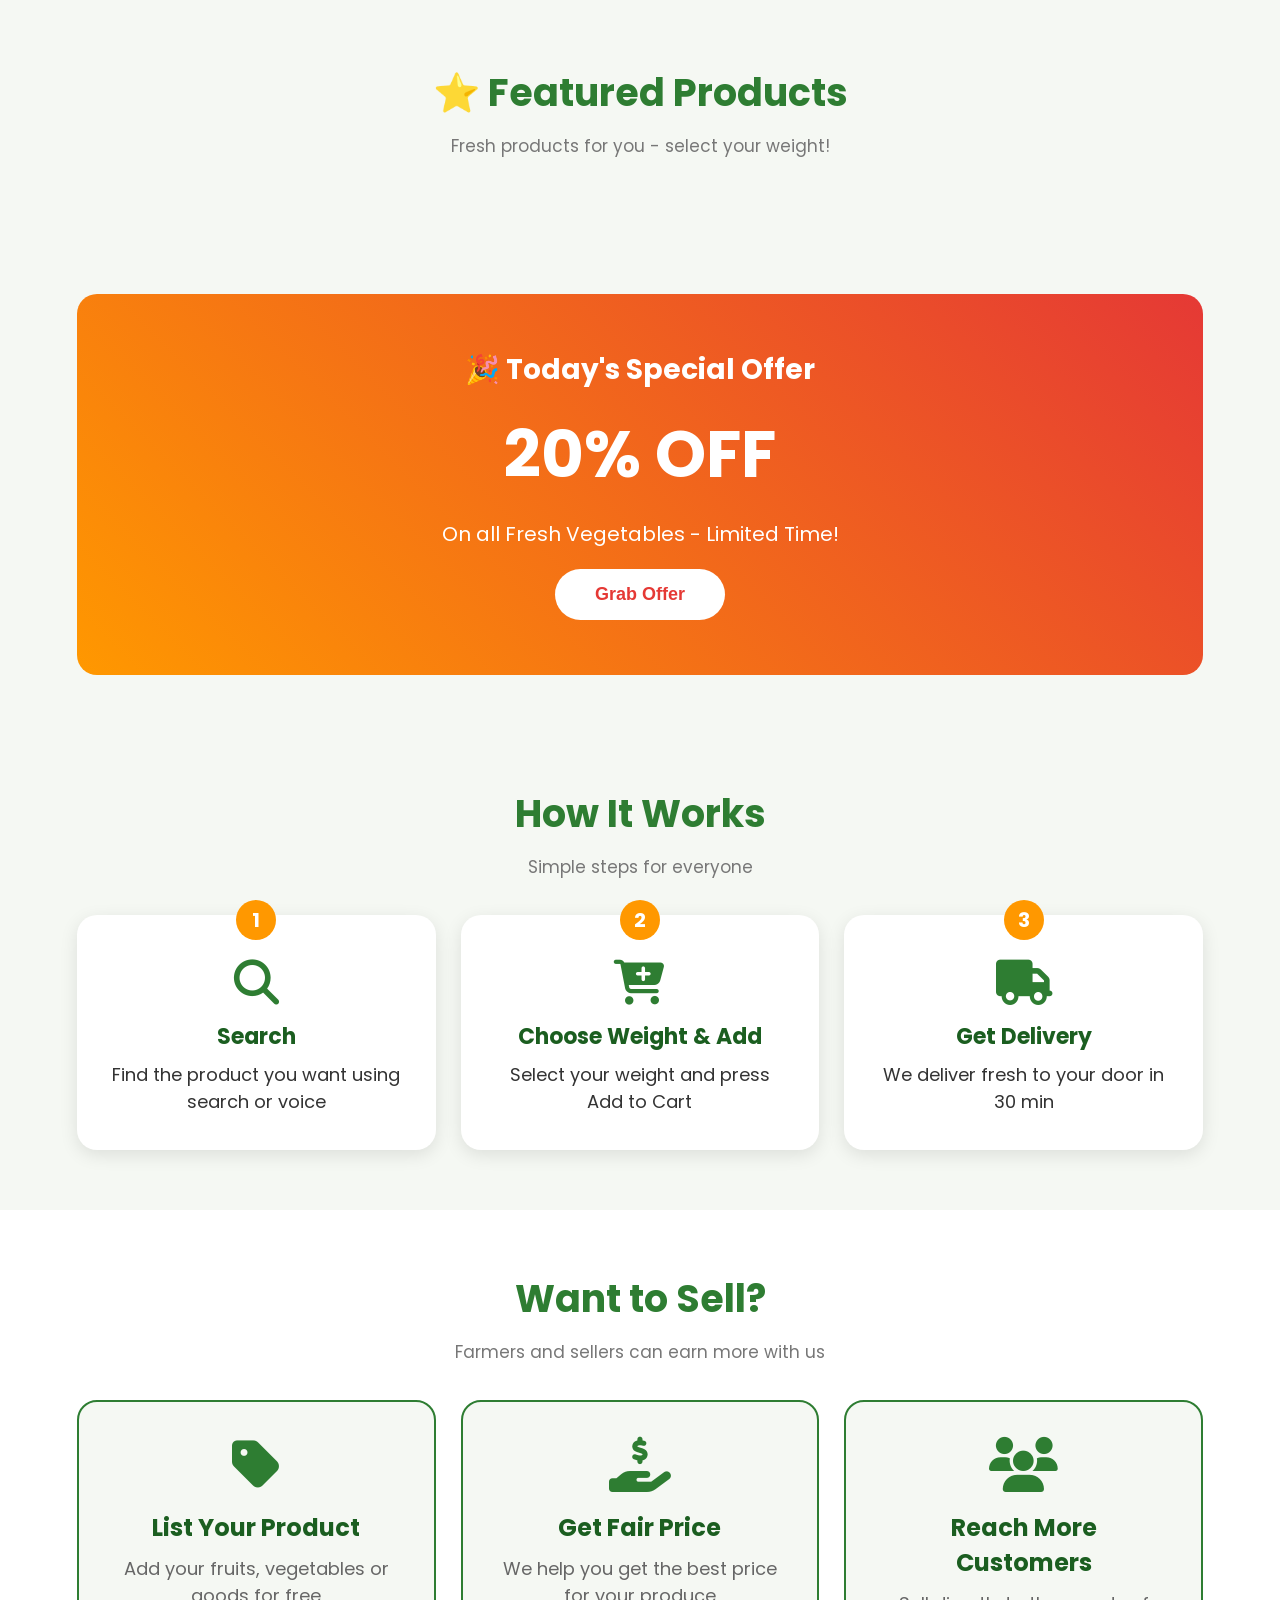
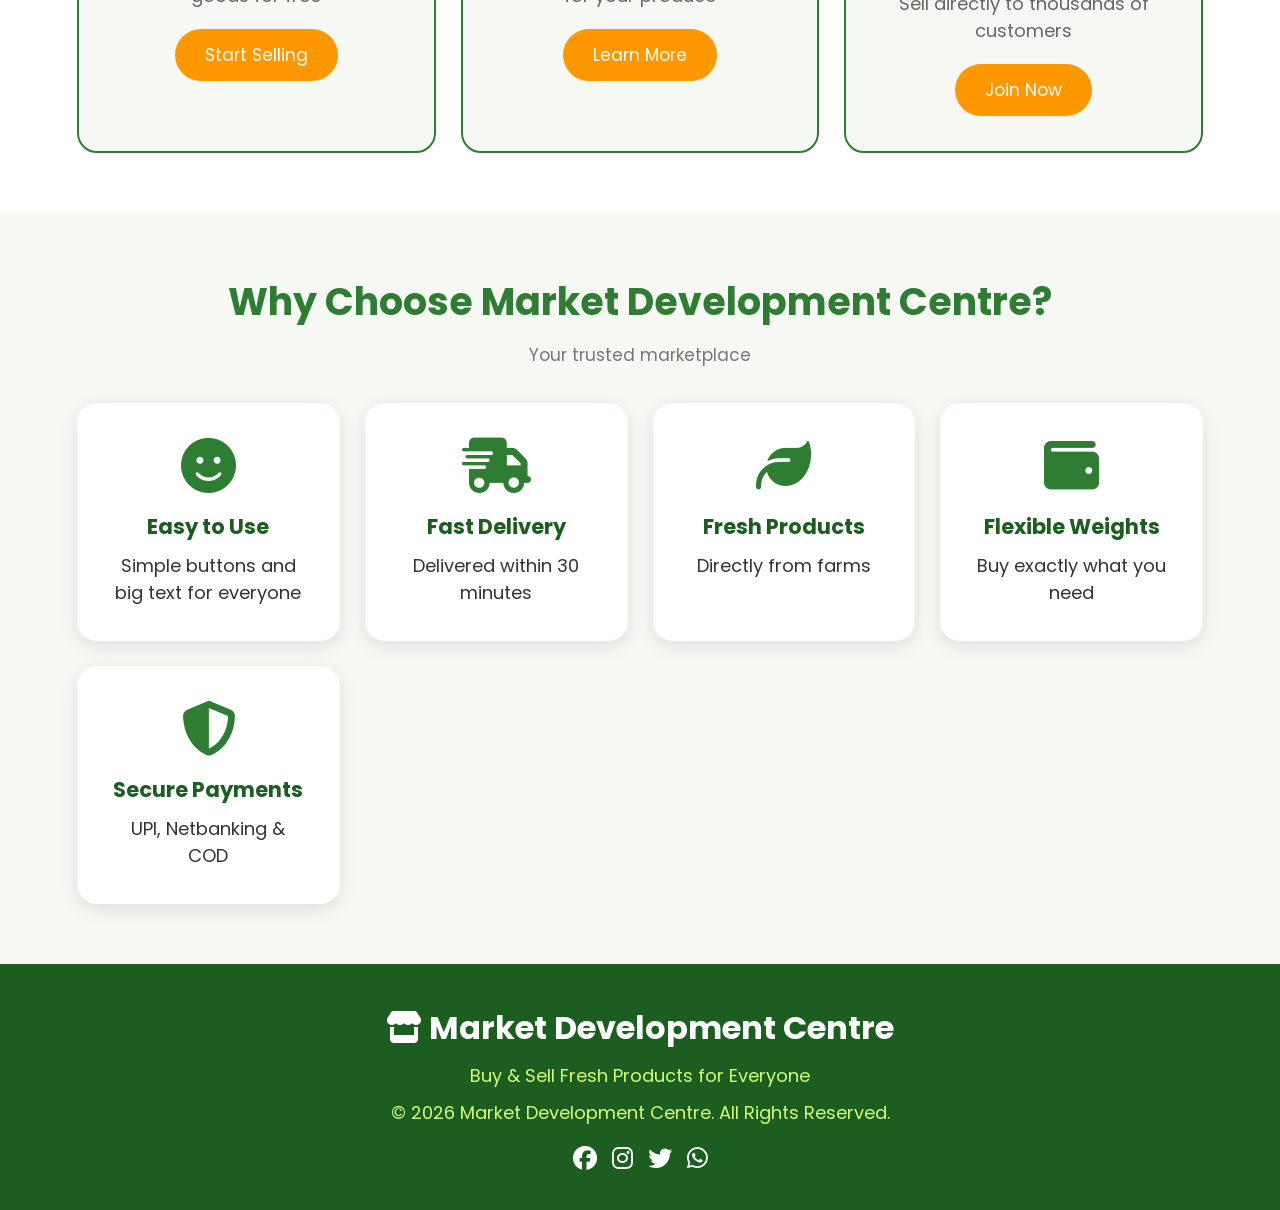
==== commit 58d96621: "feat: add dedicated SVGs for all 41 products, promo banner showcase, and update catalog" ====
--- a/index.html
+++ b/index.html
@@ -79,6 +79,21 @@
     </div>
 </section>
 
+<!-- ================= PROMO BANNERS SHOWCASE ================= -->
+<section class="promo-showcase">
+    <div class="promo-banner-grid">
+        <div class="promo-banner-card" onclick="window.location.href='products.html'">
+            <img src="images/banner_quick.svg" alt="10-Minute Lightning Delivery">
+        </div>
+        <div class="promo-banner-card" onclick="window.location.href='checkout.html'">
+            <img src="images/banner_discount.svg" alt="20% Discount with code FRESH20">
+        </div>
+        <div class="promo-banner-card" onclick="window.location.href='sell.html'">
+            <img src="images/banner_farmer.svg" alt="Direct from Producers - Zero Brokerage">
+        </div>
+    </div>
+</section>
+
 <!-- ================= SEARCH ================= -->
 <section class="search">
     <h2>🔍 Search Products</h2>
--- a/style.css
+++ b/style.css
@@ -2140,3 +2140,33 @@
         scroll-behavior: auto !important;
     }
 }
+
+/* ================= PROMO BANNER CAROUSEL & SHOWCASE ================= */
+.promo-showcase {
+    padding: 20px 6%;
+}
+.promo-banner-grid {
+    display: grid;
+    grid-template-columns: repeat(auto-fit, minmax(320px, 1fr));
+    gap: 20px;
+}
+.promo-banner-card {
+    border-radius: 20px;
+    overflow: hidden;
+    box-shadow: 0 8px 24px rgba(0, 0, 0, 0.08);
+    transition: transform 0.3s cubic-bezier(0.4, 0, 0.2, 1), box-shadow 0.3s ease;
+    cursor: pointer;
+    background: #fff;
+    border: 1px solid #f0f0f0;
+}
+.promo-banner-card:hover {
+    transform: translateY(-6px);
+    box-shadow: 0 14px 32px rgba(0, 0, 0, 0.14);
+}
+.promo-banner-card img {
+    width: 100%;
+    height: auto;
+    display: block;
+    object-fit: cover;
+}
+
